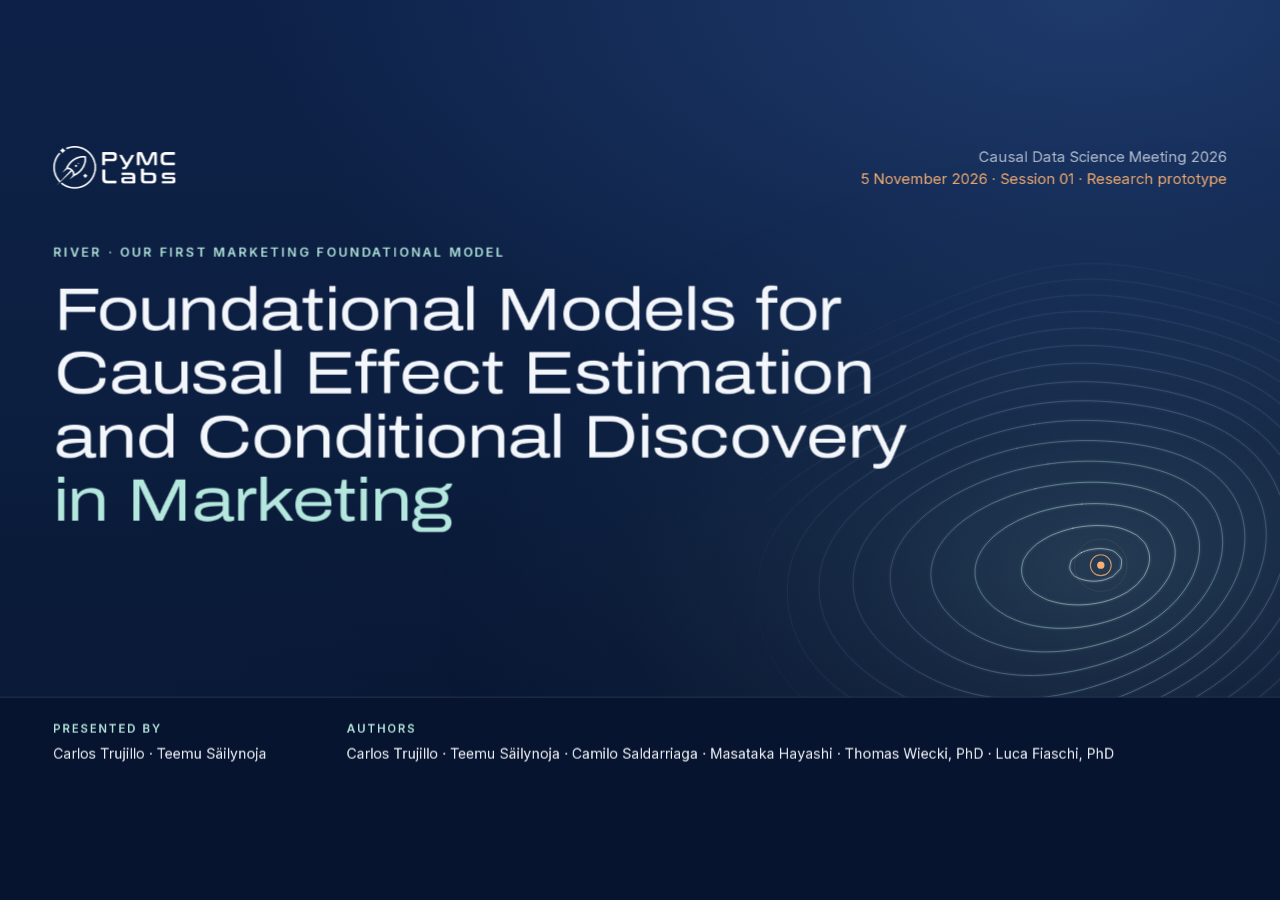
==== index.html @ 39066be9 "Interventional slide: remove the third state; Next goes straight on 'A contribution is an interventi" ====
<!doctype html>
<html lang="en">
<head>
<meta charset="utf-8">
<meta name="viewport" content="width=device-width, initial-scale=1">
<title>River · Causal Data Science Meeting 2026 · PyMC Labs</title>
<link rel="icon" type="image/png" href="assets/brand/favicon.png">
<link rel="stylesheet" href="vendor/katex/katex.min.css">
<link rel="stylesheet" href="css/fonts.css">
<link rel="stylesheet" href="css/deck.css">
<link rel="stylesheet" href="css/slides.css">
<link rel="stylesheet" href="css/scenes/test-flow.css">
<link rel="stylesheet" href="css/scenes/arch.css">
<link rel="stylesheet" href="css/scenes/causal.css">
<link rel="stylesheet" href="css/scenes/machine.css">
<link rel="stylesheet" href="css/scenes/results.css">
</head>
<body data-theme="dark">


<div class="bg bg-dark"></div>
<div class="bg bg-light"></div>
<canvas id="field" aria-hidden="true"></canvas>

<main class="stage stage-main">

<!-- =====================================================================
     OPENING
     ===================================================================== -->

<!-- 01 · Title -->
<section class="slide slide-title" data-title="Title" data-act="Opening" data-theme="dark" data-chrome="off"
  data-field='{"mode":"contour","focus":[0.86,0.66],"reach":540,"intensity":1}'>
  <header class="title-top">
    <img class="title-logo r" src="assets/brand/pymc-labs-full-white.png" alt="PyMC Labs">
    <div class="title-meta r">
      <div>Causal Data Science Meeting 2026</div>
      <div class="hot">5 November 2026 · Session 01 · Research prototype</div>
    </div>
  </header>
  <div class="title-block">
    <p class="eyebrow r">River · our first Marketing Foundational Model</p>
    <h1 class="title-h r">Foundational Models for<br>Causal Effect Estimation<br>and Conditional Discovery<br><span class="accent">in Marketing</span></h1>
  </div>
  <footer class="title-foot r">
    <div class="who">
      <span class="label">Presented by</span>
      <span>Carlos Trujillo · Teemu Säilynoja</span>
    </div>
    <div class="who">
      <span class="label">Authors</span>
      <span>Carlos Trujillo · Teemu Säilynoja · Camilo Saldarriaga · Masataka Hayashi · Thomas Wiecki, PhD · Luca Fiaschi, PhD</span>
    </div>
  </footer>
  <aside class="notes">
    <p>Welcome. This talk is about River, the first Marketing Foundational Model that PyMC Labs trained.</p>
    <p>The question for this audience: can one trained network learn which inputs cause sales, and how much each one contributed, without being told the true graph?</p>
    <p>The contour field is the white-paper cover: a posterior landscape. The orange point is the answer we look for.</p>
  </aside>
</section>

<!-- 02 · Team -->
<section class="slide slide-team" data-title="The team" data-act="Opening" data-theme="light"
  data-field='{"mode":"ribbon","y":0.5,"x0":-0.02,"x1":1.02,"intensity":0.9}'>
  <div class="frame">
    <p class="eyebrow r">The team</p>
    <h2 class="h2 r">Researching foundational models<br><span class="accent-2">for marketing science</span></h2>
  </div>
  <ul class="team">
    <li class="r" style="--wave:-26px"><img src="assets/team/carlos-trujillo.webp" alt=""><span class="name">Carlos<br>Trujillo</span><span class="tag">Speaker</span></li>
    <li class="r" style="--wave:-6px"><img src="assets/team/teemu-sailynoja.webp" alt=""><span class="name">Teemu<br>Säilynoja</span><span class="tag">Speaker</span></li>
    <li class="r" style="--wave:20px"><img src="assets/team/camilo-saldarriaga.webp" alt=""><span class="name">Camilo<br>Saldarriaga</span></li>
    <li class="r" style="--wave:24px"><img src="assets/team/masataka-hayashi.webp" alt=""><span class="name">Masataka<br>Hayashi</span></li>
    <li class="r" style="--wave:2px"><img src="assets/team/thomas-wiecki.webp" alt=""><span class="name">Thomas<br>Wiecki, PhD</span></li>
    <li class="r" style="--wave:-22px"><img src="assets/team/luca-fiaschi.webp" alt=""><span class="name">Luca<br>Fiaschi, PhD</span></li>
  </ul>
  <p class="team-foot r">PyMC Labs · pymc-labs.com/team</p>
  <aside class="notes">
    <p>Six authors at PyMC Labs. Carlos and Teemu present today.</p>
  </aside>
</section>

<!-- 03 · Agenda -->
<section class="slide slide-agenda" data-title="Agenda" data-act="Opening" data-theme="dark"
  data-field='{"mode":"fan","origin":[0,0.80],"length":1.0,"intensity":0.9}'>
  <div class="frame agenda">
    <div>
      <p class="eyebrow r">The talk</p>
      <h2 class="h1 r">Agenda</h2>
      <span class="bar r"></span>
    </div>
    <ol class="points">
      <li class="r"><span class="n">01</span><span class="t">Forecasting is not the goal<small>Why marketing measurement is an identification problem.</small></span></li>
      <li class="r"><span class="n">02</span><span class="t">Learning by simulation<small>A prior that knows the graph and every contribution.</small></span></li>
      <li class="r"><span class="n">03</span><span class="t">The architecture<small>One encoder and two flow heads that sample graphs, then effects.</small></span></li>
      <li class="r"><span class="n">04</span><span class="t">The results<small>Structure, contributions and checks on held-out simulated worlds.</small></span></li>
      <li class="r"><span class="n">05</span><span class="t">Boundaries and the next stage<small>The limitations, what River demonstrates, and the next research stage.</small></span></li>
    </ol>
  </div>
  <aside class="notes">
    <p>The agenda has five parts. The causal thread runs through all of them: the target is a contribution, an interventional quantity, under uncertainty about which inputs act.</p>
  </aside>
</section>

<!-- =====================================================================
     01 · THE PROBLEM
     ===================================================================== -->

<!-- 04 · Same sales, different stories -->
<section class="slide" data-title="Sales show what happened" data-act="01 · The problem" data-theme="light" data-steps="3"
  data-scene="decomp" data-field='{"mode":"none"}'>
  <div class="frame text-col">
    <p class="eyebrow r"><span class="num">01</span>The problem</p>
    <h2 class="h1 r">Sales show what happened.<br><span class="accent-2">Not what caused it.</span></h2>
    <p class="lede r" style="margin-top:48px">Different specifications can explain similar sales histories. They can give different contributions to the same channel.</p>
    <p class="lede fade" data-step="3" style="margin-top:28px"><strong>An accurate sales forecast does not necessarily tell you what each channel caused.</strong></p>
  </div>
  <div class="scene-root" style="left:900px;top:200px;width:900px;height:720px"></div>
  <aside class="notes">
    <p>Step 0: weekly sales. One line. This is all that the data show.</p>
    <p>Steps 1 to 3: three decompositions. The total stays the same in every one. Only the split changes.</p>
    <p>Key point: predicting sales does not determine contributions. The paper names two problems: structural uncertainty and repeated inference. This slide shows the first.</p>
  </aside>
</section>

<!-- 05 · The structural model -->
<section class="slide slide-eq" data-title="A marketing mix model is a structural model" data-act="01 · The problem" data-theme="light" data-steps="5"
  data-field='{"mode":"fan","origin":[0,0.48],"length":1.0,"intensity":0.9}'>
  <div class="frame">
    <p class="eyebrow r"><span class="num">01</span>The problem</p>
    <h2 class="h2 r">A marketing mix model is a structural model</h2>
    <span class="bar r"></span>
  </div>
  <div class="eq-stage">
    <div class="eq lg r" data-tex="\mu_t \;=\; \htmlClass{t-b}{B_t} \;+\; \htmlClass{t-c}{\sum_{k=1}^{K} C_{t,k}} \;+\; \htmlClass{t-u}{\sum_{m=1}^{M} U_{t,m}}" data-display></div>
    <div class="eq sm r" data-tex="Y_t = \mu_t + \htmlClass{t-e}{\varepsilon_t}, \qquad \varepsilon_t \sim \mathrm{Normal}(0, \sigma_Y^2)" data-display></div>
    <div class="eq-labels">
      <div class="eq-label" data-step-only="1"><b>Intrinsic baseline.</b> The part of sales that no input explains. It can change over time.</div>
      <div class="eq-label" data-step-only="2"><b>Channel contributions.</b> Media spend after carryover (adstock) and a response curve, saturating or linear.</div>
      <div class="eq-label" data-step-only="3"><b>Control contributions.</b> Price, holidays and other measured factors that are not media.</div>
    </div>
  </div>
  <!-- Steps 4-5: the equation as a graph, then three alternative graphs that the
       same data cannot tell apart. Arrow: assumed direct effect. Dashed line:
       observed dependency. Dashed circle: hidden variable. Peach: a path that
       River's prior does not contain. Fork centres: 293, 880, 1467 (stage px). -->
  <svg class="dags" viewBox="0 0 1760 256" width="1760" height="256" aria-hidden="true">
    <defs>
      <marker id="dag-head" viewBox="0 0 10 10" refX="8.5" refY="5" markerWidth="7" markerHeight="7" orient="auto-start-reverse"><path class="dag-head" d="M0,0 L10,5 L0,10 z"/></marker>
      <marker id="dag-head-hot" viewBox="0 0 10 10" refX="8.5" refY="5" markerWidth="7" markerHeight="7" orient="auto-start-reverse"><path class="dag-head hot" d="M0,0 L10,5 L0,10 z"/></marker>
      <g id="dag-base">
        <path class="dag-edge" d="M-108 113 L-18 183"/>
        <path class="dag-edge" d="M0 119 L0 174"/>
        <path class="dag-edge" d="M108 113 L18 183"/>
        <circle class="dag-node n-tv" cx="-120" cy="104" r="15"/>
        <circle class="dag-node n-se" cx="0" cy="104" r="15"/>
        <circle class="dag-node n-pr" cx="120" cy="104" r="15"/>
        <circle class="dag-node n-sales" cx="0" cy="196" r="18"/>
        <text class="dag-name" x="-143" y="109" text-anchor="end">TV</text>
        <text class="dag-name" x="0" y="78" text-anchor="middle">Search</text>
        <text class="dag-name" x="143" y="109">Promo</text>
        <text class="dag-name" x="28" y="202">Sales</text>
      </g>
    </defs>
    <g class="dag-fork dag-start" data-step-only="4">
      <g transform="translate(880 0)">
        <text class="dag-title" x="0" y="14" text-anchor="middle">The equation as a graph</text>
        <use href="#dag-base"/>
        <text class="dag-tag" x="0" y="246" text-anchor="middle">Each arrow assumes that an input acts on sales directly</text>
      </g>
    </g>
    <g class="dag-fork" data-step="5" style="--from:587px">
      <g transform="translate(293 0)">
        <text class="dag-title" x="0" y="14" text-anchor="middle">1 · Channels run together</text>
        <use href="#dag-base"/>
        <g class="dag-extra" data-step="5" style="--d:700ms">
          <path class="dag-dep" d="M-104 104 L-16 104"/>
          <text class="dag-note" x="-60" y="94" text-anchor="middle">ρ</text>
        </g>
        <text class="dag-tag in" x="0" y="246" text-anchor="middle">● Correlated inputs · inside River’s prior</text>
      </g>
    </g>
    <g class="dag-fork" data-step="5" style="--from:0px">
      <g transform="translate(880 0)">
        <text class="dag-title" x="0" y="14" text-anchor="middle">2 · Spend follows demand</text>
        <use href="#dag-base"/>
        <g class="dag-extra" data-step="5" style="--d:700ms">
          <circle class="dag-hidden" cx="-120" cy="46" r="15"/>
          <text class="dag-name" x="-143" y="51" text-anchor="end">Hidden demand</text>
          <path class="dag-edge hot" d="M-105 46 C-65 42 -35 60 -12 90"/>
          <path class="dag-edge hot" d="M-133 54 C-260 100 -150 196 -24 196"/>
        </g>
        <text class="dag-tag out" x="0" y="246" text-anchor="middle">× Hidden demand · outside River’s prior</text>
      </g>
    </g>
    <g class="dag-fork" data-step="5" style="--from:-587px">
      <g transform="translate(1467 0)">
        <text class="dag-title" x="0" y="14" text-anchor="middle">3 · Promotions move with campaigns</text>
        <use href="#dag-base"/>
        <g class="dag-extra" data-step="5" style="--d:700ms">
          <path class="dag-edge hot" d="M103 104 L17 104"/>
        </g>
        <text class="dag-tag out" x="0" y="246" text-anchor="middle">× A path between inputs · outside River’s prior</text>
      </g>
    </g>
  </svg>
  <aside class="notes">
    <p>Source: Eq. (1) in Section 2.2 of the paper. Graphs are illustrative. Arrow: assumed direct effect. Dashed line: observed dependency. Dashed circle: hidden variable.</p>
    <p>The model writes sales as a sum. Baseline, each channel, each control, plus noise.</p>
    <p>Each term is a latent quantity. We never observe it. We observe only the sum.</p>
    <p>Step 4: the same equation is a causal graph. Every arrow is an assumption: this input acts on sales directly.</p>
    <p>Step 5: three graphs that fit the same weekly data. Dashed lines are what the data show. Arrows are what we assume.</p>
    <p>One: TV and search move together. The data show the correlation, not which arrow carries the effect. River's prior contains this case.</p>
    <p>Two: hidden demand drives both search spending and sales. Part of the "Search effect" is demand. River's prior does not contain hidden demand yet.</p>
    <p>Three: search spending follows the promotion calendar. That is a path between two inputs. River's prior has no paths between inputs. Part 5 comes back to both.</p>
  </aside>
</section>

<!-- 06 · One specification -->
<section class="slide slide-choices" data-title="Each analysis commits to one specification" data-act="01 · The problem" data-theme="light" data-steps="3"
  data-field='{"mode":"none"}'>
  <div class="frame">
    <p class="eyebrow r"><span class="num">01</span>The problem · One specification hides model uncertainty</p>
    <h2 class="h2 r">Each analysis commits to one specification</h2>
  </div>
  <div class="choices r">
    <div class="choice-row"><span class="choice-k">Carryover</span>
      <span class="chip" data-pick="a">2 weeks</span><span class="chip">6 weeks</span><span class="chip" data-pick="b">10 weeks</span></div>
    <div class="choice-row"><span class="choice-k">Diminishing returns</span>
      <span class="chip">Hill</span><span class="chip" data-pick="b">Logistic</span><span class="chip" data-pick="a">Michaelis–Menten</span></div>
    <div class="choice-row"><span class="choice-k">Causal structure</span>
      <span class="chip" data-pick="a">Correlated inputs</span><span class="chip" data-pick="b">Hidden demand</span><span class="chip">Promo → Search</span></div>
    <div class="choice-row"><span class="choice-k">Constraints</span>
      <span class="chip">Positive effects</span><span class="chip" data-pick="a">ROAS range</span><span class="chip" data-pick="b">Last year’s priors</span></div>
  </div>
  <div class="splits">
    <div class="split-row" data-step="0"><span class="who">Analyst 1 · illustrative</span>
      <div class="splitbar"><span style="--w:45%" class="s-tv">TV 45%</span><span style="--w:30%" class="s-se">Search 30%</span><span style="--w:25%" class="s-so">Social 25%</span></div></div>
    <div class="split-row" data-step="1"><span class="who">Analyst 2</span>
      <div class="splitbar"><span style="--w:20%" class="s-tv">TV 20%</span><span style="--w:50%" class="s-se">Search 50%</span><span style="--w:30%" class="s-so">Social 30%</span></div></div>
    <p class="small" data-step="1" style="--d:300ms">Both fit last year’s sales equally well. Illustrative numbers from the white paper; the structure choices follow slide 5.</p>
  </div>
  <div class="bma">
    <div class="bma-eq" data-step="2">
      <div class="eq" data-tex="p(C \mid \mathcal{D}, \hat m)" data-display></div>
      <p class="small">One selected specification. Its intervals ignore every other model.</p>
    </div>
    <div class="bma-eq" data-step="3">
      <div class="eq" data-tex="p(C \mid \mathcal{D}) = \sum_{m \in \mathcal{M}} p(C \mid \mathcal{D}, m)\, p(m \mid \mathcal{D})" data-display></div>
      <p class="small">Bayesian model averaging: uncertainty within each model <em>and</em> about the model. Each term needs its own fit.</p>
    </div>
  </div>
  <aside class="notes">
    <p>Every analysis makes four kinds of choices. One of them is the causal structure: the three graphs from the previous slide.</p>
    <p>Initial view and step 1: two analysts, two sets of choices, two different channel splits. Both fit the data equally well.</p>
    <p>Step 2: selecting one model conditions on that choice. The intervals then ignore the other models.</p>
    <p>Step 3: the principled answer is model averaging. But each specification needs its own fit. Observed data do not give the true contributions, and experiments cover only some effects.</p>
  </aside>
</section>

<!-- 07 · Front-load inference -->
<section class="slide slide-inter" data-title="What if the hard work was already done?" data-act="01 · The problem" data-theme="dark" data-steps="1"
  data-field='{"mode":"ribbon","y":0.32,"x0":0.62,"x1":1.04,"intensity":0.8}'>
  <div class="frame mid">
    <p class="eyebrow r">A different order of work</p>
    <h2 class="display-2 r">What if the hard work<br><span class="accent">was already done?</span></h2>
    <p class="lede r" style="margin-top:44px">Write many specifications down first. Learn inference once, on worlds where the truth is known. Then read each new dataset with no new fit.</p>
    <div class="process" data-step="1">
      <div class="proc-row">
        <span class="proc-k">Today</span>
        <ol class="proc"><li><i>1</i><b>Data</b></li><li><i>2</i><b>Specialist</b><small>chooses the structure</small></li><li><i>3</i><b>Build</b><small>adstock, curves, priors</small></li><li><i>4</i><b>Fit</b><small>MCMC sampling</small></li><li><i>5</i><b>Check</b><small>plausible? refit</small></li><li class="end"><i>6</i><b>Decision</b><small>after weeks</small></li></ol>
        <span class="proc-loop"><svg class="loop-ico" viewBox="0 0 24 24" aria-hidden="true"><path d="M19.5 12a7.5 7.5 0 1 1-2.2-5.3M19.5 4.5v4.6h-4.6" fill="none" stroke="currentColor" stroke-width="1.8" stroke-linecap="round" stroke-linejoin="round"/></svg>every change is a new build, fit and check</span>
      </div>
      <div class="proc-row">
        <span class="proc-k">With River</span>
        <ol class="proc short"><li><i>1</i><b>Data</b></li><li class="mfm"><i>2</i><b>River</b><small>fixed weights, no new fit</small></li><li><i>3</i><b>Draws</b><small>graphs and contributions</small></li><li class="end"><i>4</i><b>Decision</b><small>goal: a shorter loop</small></li></ol>
      </div>
    </div>
  </div>
  <aside class="notes">
    <p>The usual order: assume one thing, fit, check, change, fit again. It is sequential.</p>
    <p>We reverse it. We assume many things at the start, in a prior. We learn inference once. Then each new dataset needs only sampling with fixed weights, not a new fit.</p>
    <p>A shorter loop is a goal. Backup B2 and Section 4.5 of the paper give the measured cost and its caveats.</p>
  </aside>
</section>

<!-- 08 · The Goal -->
<section class="slide slide-inter" data-title="The Goal" data-act="01 · The problem" data-theme="dark"
  data-field='{"mode":"fan","origin":[1,0.66],"length":0.28,"dir":-1,"intensity":0.9}'>
  <div class="frame mid">
    <p class="eyebrow r">The Goal</p>
    <h2 class="display-2 r">Not a number.<br><span class="accent">A distribution over graphs and contributions.</span></h2>
    <ol class="points compact r" style="margin-top:56px;max-width:1240px">
      <li><span class="n">1</span><span class="t">A set of graphs of direct effects that can explain the data.</span></li>
      <li><span class="n">2</span><span class="t">For each graph, a distribution of contributions over time.</span></li>
    </ol>
  </div>
  <aside class="notes">
    <p>The outcome is not one number: it is a distribution over graphs and contributions.</p>
    <p>River returns graphs and, for each graph, contributions. Now we look at the simulated worlds used to learn this distribution.</p>
  </aside>
</section>

<!-- =====================================================================
     02 · SIMULATED CAUSAL WORLDS
     ===================================================================== -->

<!-- 09 · Worlds -->
<section class="slide" data-title="Use the prior to generate worlds with a known truth" data-act="02 · Causal worlds" data-theme="light" data-steps="2"
  data-scene="worlds" data-field='{"mode":"none"}'>
  <div class="frame text-col narrow">
    <p class="eyebrow r"><span class="num">02</span>Simulated causal worlds</p>
    <h2 class="h2 r">Use the prior to generate worlds with a <span class="accent-2">known truth</span></h2>
    <p class="body r" style="margin-top:30px">Each world has its own inputs, causal links, response curves and sales. The simulator stores the graph and every contribution.</p>
    <div class="chips r">
      <span class="chip fill">200,000 worlds</span><span class="chip fill">208 weeks</span>
      <span class="chip">1–10 channels</span><span class="chip">1–10 controls</span><span class="chip">50 prior combinations</span>
    </div>
    <div class="facts" data-step="2">
      <p>In the middle 90% of worlds, channels give from <b>5.1%</b> to <b>70.9%</b> of sales.</p>
      <p>Inputs move together. In the median world, the strongest correlation between two inputs is <b>0.94</b>.</p>
      <p class="accent-2">Similar data can come from different causal worlds. River learns a distribution of explanations, not one answer.</p>
    </div>
  </div>
  <div class="scene-root" style="left:860px;top:170px;width:940px;height:800px"></div>
  <aside class="notes">
    <p>Source: Sections 2.1 and 2.3, Table 1 and Appendix A.2 of the paper. 196,000 training and 4,000 holdout worlds; 50 equally weighted combinations. Correlation: median of 1,000 sampled training worlds.</p>
    <p>We write the plausible specifications into one prior. We use the prior to generate worlds with a known truth.</p>
    <p>Step 1: one world. It has a graph of direct effects and a decomposition. Both are known, because we generated them.</p>
    <p>Step 2: the worlds are wide and hard on purpose. Media can give a small or a large part of sales. Inputs move together, a known problem in marketing mix models. So similar data can come from different worlds, and River must return a distribution of explanations.</p>
  </aside>
</section>

<!-- 10 · Interventional target: the definition, then do(TV = 0). Two states; Next then goes to slide 11. -->
<section class="slide" data-title="A contribution is an interventional quantity" data-act="02 · Causal worlds" data-theme="light" data-steps="1"
  data-scene="intervention" data-field='{"mode":"none"}'>
  <div class="frame text-col narrow">
    <p class="eyebrow r"><span class="num">02</span>The causal target</p>
    <h2 class="h2 r">A contribution is an <span class="accent-2">interventional quantity</span></h2>
    <p class="body r" style="margin-top:36px">In River’s graph, the contribution of a channel is the change in noise-free sales when its full spend path is set to zero and every other draw stays fixed.</p>
    <div class="eq sm r" style="margin-top:34px" data-tex="C_{t,k} \;=\; \mu_t \;-\; \mu_t\big(\mathrm{do}(X_{k} \equiv 0)\big)" data-display></div>
  </div>
  <div class="scene-root" style="left:860px;top:170px;width:940px;height:800px"></div>
  <aside class="notes">
    <p>Source: Section 2.2, Appendix A.1.1 and Eq. (3) of the paper.</p>
    <p>For a causal audience, this is the important definition. A contribution is not a regression coefficient. It is the effect of an intervention on the whole spend path.</p>
    <p>Step 1: we set TV spend to zero for all weeks. Noise-free sales drop. The gap is the TV contribution.</p>
    <p>If asked about the graph family: it is restricted to direct effects. There is no confounding by hidden demand and there are no paths between inputs. River learns which permitted edges are present. The limitations slide comes back to this.</p>
  </aside>
</section>

<!-- 11 · Learn the posterior from the prior. Two rows: a plain message at the left,
     its equation small at the right. -->
<section class="slide slide-pfn" data-title="Learn the posterior from the prior" data-act="02 · Causal worlds" data-theme="light" data-steps="1"
  data-field='{"mode":"none"}'>
  <div class="frame">
    <p class="eyebrow r"><span class="num">02</span>Amortized inference · prior-fitted networks</p>
    <h2 class="h2 r">Learn the posterior from the prior</h2>
    <span class="bar r"></span>
  </div>
  <div class="pfn-grid">
    <p class="pfn-msg r">Simulate worlds with a known truth. Train one network to recover that truth from the data an analyst sees.</p>
    <div class="pfn-eq r">
      <span class="eq-tag">ideal loss</span>
      <div class="eq" data-tex="\mathcal{L}(\varphi) = \mathbb{E}_{(\mathcal{D}, C) \sim p(\mathcal{D}, C)}\big[-\log q_\varphi(C \mid \mathcal{D})\big]" data-display></div>
    </div>
    <div class="pfn-claim" data-step="1">
      <p class="pfn-main">If the network is flexible enough, the best answer is <span class="accent-2 nowrap">the model-averaged posterior</span>.</p>
      <p class="pfn-claim-note">River’s flow-matching loss aims at the same target, without a guarantee of exact draws.</p>
    </div>
    <div class="pfn-eq pfn-eq-main" data-step="1" style="--d:200ms">
      <span class="eq-tag">optimum</span>
      <div class="eq" data-tex="q_\varphi(C \mid \mathcal{D}) = \sum_{m \in \mathcal{M}} p(C \mid \mathcal{D}, m)\, p(m \mid \mathcal{D})" data-display></div>
    </div>
  </div>
  <aside class="notes">
    <p>Source: Eqs. (19), (21) and (22) in Appendix B.1, and Appendix B.9 of the paper; prior-fitted networks (Müller et al., 2022).</p>
    <p>Step 0: the idea. Draw worlds from the prior and store the graph and the contributions. Train one network on what an analyst would see, with the stored truth as targets. In symbols, the ideal loss is the negative log density of the truth. River does not use this exact loss; step 1 explains.</p>
    <p>Step 1: the main message. The ideal loss equals an expected KL divergence to the true posterior, plus a constant. So, if the network can represent it, the optimum is the posterior of the mixture prior: Bayesian model averaging over every specification in the prior, learned once. River minimizes the squared error of a flow velocity, plus an auxiliary edge loss. That loss is not a KL divergence, but the paper treats the same posterior as its intended target.</p>
    <p>The limits: the ideal needs data from the prior, a flexible enough network, exact minimization and exact integration. River trains on a fixed set of 196,000 worlds, each at six context lengths, for about 3.4 passes over these views, and samples with 16 Euler steps. So the posterior is the intended target, not a guarantee. A new dataset is read with fixed weights; outside the prior, there is no such result.</p>
  </aside>
</section>

<!-- =====================================================================
     03 · INSIDE RIVER
     ===================================================================== -->

<!-- 12 · Architecture assembly -->
<section class="slide slide-arch" data-title="Assembling River" data-act="03 · Inside River" data-theme="dark" data-steps="8"
  data-scene="arch" data-field='{"mode":"none"}'>
  <div class="arch-head">
    <p class="eyebrow r"><span class="num">03</span>Inside River</p>
    <div class="arch-captions r">
      <div class="arch-cap" data-step-only="0"><h3 class="h3">One dataset in</h3><p>Spend and controls for every week. Sales only for the context weeks. Query sales are zero-filled and flagged. The true graph and contributions never enter the encoder.</p></div>
      <div class="arch-cap" data-step-only="1"><h3 class="h3">A shared transformer encoder</h3><p>Attention runs across weeks and across inputs. Time attention is causal: a cell cannot attend to later weeks directly. Four blocks, width 128, eight heads.</p></div>
      <div class="arch-cap" data-step-only="2"><h3 class="h3">The joint router</h3><p>A flow head that generates a graph and a decomposition together. Its target appends the graph, coded −1 / +1, to the contributions: 346 coordinates per week.</p></div>
      <div class="arch-cap" data-step-only="3"><h3 class="h3">A sampled graph G</h3><p>An edge is present when its mean signed state over the query weeks is above zero. River keeps the graph and discards the router’s decomposition.</p></div>
      <div class="arch-cap" data-step-only="4"><h3 class="h3">The graph conditioner</h3><p>One round of messages along the sampled edges between inputs, latent demand, baseline and sales. 321 graph slots in 8 families; River’s prior uses only the 20 direct ones.</p></div>
      <div class="arch-cap" data-step-only="5"><h3 class="h3">The conditional decoder</h3><p>A second flow head generates contributions for that graph. A support mask removes forbidden coordinates: an absent edge gives exactly zero.</p></div>
      <div class="arch-cap" data-step-only="6"><h3 class="h3">One decomposition draw</h3><p>Baseline, each channel and each control, for every week of the requested window. 25 coordinates per week, including four latent and indirect slots that River’s prior sets to zero.</p></div>
      <div class="arch-cap" data-step-only="7"><h3 class="h3">Training</h3><p>The simulator’s graph and contributions are the targets. The decoder learns with the true graph. An auxiliary edge classifier adds a training loss; checkpoint selection only checks that its held-out score is valid. It never selects graphs.</p></div>
      <div class="arch-cap" data-step-only="8"><h3 class="h3">Inference: weights fixed</h3><p>In the evaluation, each of 256 draws samples a graph with the router, then decodes contributions for that graph. Each flow head takes 16 Euler steps per draw.</p></div>
    </div>
  </div>
  <div class="scene-root" style="left:120px;top:330px;width:1680px;height:660px"></div>
  <aside class="notes">
    <p>We assemble the network piece by piece. The camera moves to each part in turn.</p>
    <p>0: the input is 208 weeks by 21 rows: up to 10 channels, 10 controls and sales, with 31 features per cell. Context and query windows.</p>
    <p>1: the encoder. Time attention is lower-triangular. Entity attention is bidirectional over all cells of a week, inputs and sales.</p>
    <p>2 and 3: the router generates contributions and a graph together. We keep only the graph.</p>
    <p>4 and 5: the conditioner adjusts the representations for that graph. The decoder draws contributions for it. Absent edges give exact zeros.</p>
    <p>6: one draw of the decomposition: baseline, channels and controls for every week of the window.</p>
    <p>7: training uses the true graph for the decoder, and the simulated contributions as targets. Loss: joint and conditional velocity losses for query and context windows, plus an edge classification loss. The evaluated checkpoint is the last one of a fixed 62,500-update budget.</p>
    <p>8: inference repeats graph, then contributions. The evaluation used 256 draws; the structure study used 2,048 router draws.</p>
  </aside>
</section>

<!-- 13 · Graph sampling -->
<section class="slide" data-title="At inference, River samples the causal graph" data-act="03 · Inside River" data-theme="dark" data-steps="4"
  data-scene="graphs" data-field='{"mode":"none"}'>
  <div class="frame text-col narrow">
    <p class="eyebrow r"><span class="num">03</span>Inside River · The causal core</p>
    <h2 class="h2 r">At inference, River samples <span class="accent">the causal graph</span></h2>
    <div class="flow-text">
      <div data-step-only="0"><p class="body">The prior permits one edge from each input to sales. The true graph is not given. River infers which edges are present.</p></div>
      <div data-step-only="1"><p class="body">Each draw starts with a graph from the router.</p><div class="eq sm" data-tex="G^{(s)} \sim q^{\text{router}}_\varphi(G \mid \mathcal{D}), \quad s = 1, \dots, 256" data-display></div></div>
      <div data-step-only="2"><p class="body">Over many draws, the graphs give a probability for each edge. In the evaluation, the calibration error of the channel-edge probabilities is 0.04 to 0.07.</p></div>
      <div data-step-only="3"><p class="body">For each graph, the decoder draws contributions. An input without an edge contributes exactly zero, so each contribution posterior mixes a point mass at zero with a continuous part.</p></div>
      <div data-step-only="4"><p class="body">Together, they form the learned posterior: variation between graphs and within each graph.</p>
        <div class="eq sm" data-tex="q_\varphi(C \mid \mathcal{D}) = \sum_{G} \htmlClass{tex-hot}{q^{\text{router}}_\varphi(G \mid \mathcal{D})}\; \htmlClass{tex-accent}{q^{\text{cond}}_\varphi(C \mid \mathcal{D}, G)}" data-display></div></div>
    </div>
  </div>
  <div class="scene-root" style="left:780px;top:170px;width:1020px;height:800px"></div>
  <aside class="notes">
    <p>Source: Sections 3, 4.3 and B.6.1, Eq. (32) of the paper.</p>
    <p>This is the causal core of River. It is conditional discovery: structure inferred from the data, conditional on the prior's graph family.</p>
    <p>Step 1: 256 graph draws, the setting of the contribution evaluation; the structure study used 2,048 router draws per view. Step 2: their frequencies are edge probabilities.</p>
    <p>Step 3: absent edges give exact zeros. A channel's contribution posterior is a spike at zero plus a slab. Graph uncertainty enters the contribution draws.</p>
    <p>Step 4: Eq. (32) is the network's counterpart of the model-averaged posterior in Eq. (19). Graphs take the place of specifications. Response functions, carryover choices and input settings enter through the training mixture of 50 combinations.</p>
  </aside>
</section>

<!-- =====================================================================
     04 · EVIDENCE
     ===================================================================== -->

<!-- 14 · How we test: the evaluation flow, one section per step.
     Four columns on one row grid: the world, the conditions, the analysts, the scores. Each step adds
     the next column and a one-line caption; earlier columns fade back, and the last step shows all.
     Grey lines carry observed data and estimates; peach lines carry what only the simulator knows. -->
<section class="slide slide-test-flow" data-title="One world, five analysts" data-act="04 · Evidence" data-theme="light" data-steps="3" data-field='{"mode":"none"}'>
  <div class="frame">
    <p class="eyebrow r"><span class="num">04</span>Evidence · How we test</p>
    <h2 class="h2 r">One world. <span class="accent-2">Five analysts.</span></h2>
  </div>
  <div class="tf-caps r">
    <p class="tf-cap" data-step-only="0"><b>A simulated world.</b> The simulator knows the true graph and every contribution. An analyst sees only the inputs and the sales of the context weeks.</p>
    <p class="tf-cap" data-step-only="1"><b>Five conditions, 100 cases each.</b> Three conditions select the worlds. Two conditions hide the largest-effect channel or control, outside River’s training prior.</p>
    <p class="tf-cap" data-step-only="2"><b>Five analysts get the same table.</b> No analyst sees the true contributions. Only the oracle also gets the true graph and the mechanisms. It runs on the full-input cases only.</p>
    <p class="tf-cap" data-step-only="3"><b>Scores against the held-out truth.</b> CRPS compares each predicted distribution with the true value. Lower is better. 500 cases at three horizons give 1,500 scored views.</p>
  </div>
  <svg class="eval-flow r" viewBox="0 0 1760 520" role="img" aria-labelledby="eval-flow-title eval-flow-desc">
    <title id="eval-flow-title">Evaluation data flow</title>
    <desc id="eval-flow-desc">A simulated world gives observed data to five test conditions and then to five analysts. Only the oracle also gets the true graph, and only for full inputs. The held-out truth goes only to scoring.</desc>
    <defs>
      <marker id="ef-head" viewBox="0 0 10 10" refX="9" refY="5" markerWidth="6" markerHeight="6" orient="auto-start-reverse"><path class="ef-head" d="M0 0 L10 5 L0 10Z"/></marker>
      <marker id="ef-head-hot" viewBox="0 0 10 10" refX="9" refY="5" markerWidth="6" markerHeight="6" orient="auto-start-reverse"><path class="ef-head hot" d="M0 0 L10 5 L0 10Z"/></marker>
    </defs>

    <!-- 0 · The world: what the simulator knows, what an analyst sees, what is held out.
         The true graph is its own section: it stays bright on step 2, where it reaches the oracle. -->
    <text class="ef-col ef-sec" data-sec="0" x="0" y="14">One simulated world</text>
    <g class="ef-sec" data-sec="0g">
      <circle class="ef-dot hot" cx="6" cy="70" r="5"/>
      <text class="ef-name" x="22" y="78">True graph</text>
      <text class="ef-sub" x="22" y="104">and mechanisms</text>
    </g>
    <g class="ef-sec" data-sec="0">
      <circle class="ef-dot aqua" cx="6" cy="226" r="5"/>
      <text class="ef-name" x="22" y="234">Observed data</text>
      <text class="ef-sub" x="22" y="260">Inputs · all weeks</text>
      <text class="ef-sub" x="22" y="284">Sales · context weeks</text>
      <circle class="ef-dot hot" cx="6" cy="382" r="5"/>
      <text class="ef-name" x="22" y="390">Held-out truth</text>
      <text class="ef-sub" x="22" y="416">True decomposition</text>
      <text class="ef-sub" x="22" y="440">Query sales</text>
    </g>

    <!-- 1 · The conditions: the observed data pass through them -->
    <g class="ef-sec" data-sec="1"><g data-step="1">
      <text class="ef-col" x="470" y="14">Five conditions · 100 each</text>
      <path class="ef-line ef-arrow" d="M300 226 H458"/>
      <circle class="ef-dot aqua" cx="476" cy="146" r="4"/><text class="ef-item" x="492" y="154">Full inputs</text>
      <circle class="ef-dot aqua" cx="476" cy="186" r="4"/><text class="ef-item" x="492" y="194">In-sample saturation</text>
      <circle class="ef-dot aqua" cx="476" cy="226" r="4"/><text class="ef-item" x="492" y="234">Smooth baseline</text>
      <circle class="ef-dot hot" cx="476" cy="266" r="4"/><text class="ef-item" x="492" y="274">Omitted channel</text>
      <circle class="ef-dot hot" cx="476" cy="306" r="4"/><text class="ef-item" x="492" y="314">Omitted control</text>
      <text class="ef-tag" x="492" y="346">last two · out of prior</text>
    </g></g>

    <!-- 2 · The analysts. Four get every condition from one line; the oracle gets the true graph
         (dashed) and the full-input condition only (curve). -->
    <g class="ef-sec" data-sec="2"><g data-step="2">
      <text class="ef-col" x="930" y="14">Five analysts</text>
      <path class="ef-line" d="M712 226 H860 M860 148 V382"/>
      <path class="ef-line ef-arrow" d="M860 148 H918"/>
      <path class="ef-line ef-arrow" d="M860 226 H918"/>
      <path class="ef-line ef-arrow" d="M860 304 H918"/>
      <path class="ef-line ef-arrow" d="M860 382 H918"/>
      <path class="ef-line ef-arrow" d="M612 146 C 740 146 790 100 918 100"/>
      <path class="ef-hot ef-dash ef-arrow-hot" d="M300 70 H918"/>
      <circle class="ef-dot hot" cx="936" cy="70" r="5"/>
      <text class="ef-name" x="952" y="78">Oracle</text>
      <text class="ef-sub" x="952" y="104">true graph · full inputs only</text>
      <circle class="ef-dot aqua" cx="936" cy="148" r="5"/>
      <text class="ef-name river" x="952" y="156">River</text>
      <text class="ef-sub" x="952" y="182">graph not supplied</text>
      <circle class="ef-dot" cx="936" cy="226" r="5"/>
      <text class="ef-name" x="952" y="234">PyMC-Marketing</text>
      <text class="ef-sub" x="952" y="260">default priors</text>
      <circle class="ef-dot" cx="936" cy="304" r="5"/>
      <text class="ef-name" x="952" y="312">PathMC</text>
      <text class="ef-sub" x="952" y="338">Bayesian regression</text>
      <circle class="ef-dot" cx="936" cy="382" r="5"/>
      <text class="ef-name" x="952" y="390">OLS</text>
      <text class="ef-sub" x="952" y="416">linear regression</text>
    </g></g>

    <!-- 3 · Every analyst's estimates meet the held-out truth at the scores -->
    <g class="ef-sec" data-sec="3"><g data-step="3">
      <text class="ef-col" x="1430" y="14">Scoring</text>
      <path class="ef-line" d="M1180 70 H1260 M1180 148 H1260 M1180 226 H1260 M1180 304 H1260 M1180 382 H1260 M1260 70 V382"/>
      <path class="ef-line ef-arrow" d="M1260 226 H1418"/>
      <path class="ef-hot ef-arrow-hot" d="M300 382 H400 V470 H1436 V244"/>
      <text class="ef-mono hot" x="700" y="498">held-out truth · used only for scoring</text>
      <circle class="ef-dot ink" cx="1436" cy="226" r="6"/>
      <text class="ef-name" x="1456" y="234">Scores</text>
      <text class="ef-sub" x="1456" y="262">Contributions · sales predictions</text>
      <text class="ef-mono" x="1456" y="290">CRPS · lower is better</text>
    </g></g>
  </svg>
  <aside class="notes">
    <p>Source: Section 4.1 of the paper. 300 distinct held-out worlds; the full-input and both omission conditions share 100 base worlds.</p>
    <p>Step 0, the world. It holds the observations, the held-out truth, and the true graph and mechanisms. Analysts get the input histories and the context sales. They do not get the true decomposition or the query sales.</p>
    <p>Step 1, the conditions: 100 cases each. The first three select the worlds. The last two hide the largest-effect channel or control, so they are out of prior. They are not five transformations of every world: the 500 cases come from 300 distinct worlds.</p>
    <p>Step 2, the analysts. Every method gets the same table. The oracle is a fitted reference with privileged information: the generating graph, the mechanism families and prior information. No analyst has it, and it is not a guaranteed best case. It runs on the 100 full-input cases only. PyMC-Marketing runs in all five conditions. A separate PyMC-Marketing study also uses the 100 full-input worlds.</p>
    <p>Step 3, the scores. We compare each method's contributions and sales predictions with the held-out truth. CRPS scores a whole predicted distribution against the true value. Three horizons: 99 context weeks with 109 query weeks, 185 with 23, and 207 with 1. That gives 1,500 scored views. The structure study on the next slide scores graph recovery.</p>
  </aside>
</section>

<!-- 15 · Structure recovery: one dot plot, no steps -->
<section class="slide" data-title="Structure is partly recovered" data-act="04 · Evidence" data-theme="light"
  data-scene="structure" data-field='{"mode":"none"}'>
  <div class="frame">
    <p class="eyebrow r"><span class="num">04</span>Evidence · Structure</p>
    <h2 class="h2 r">River finds most direct effects <span class="accent-2">without the true graph</span></h2>
  </div>
  <div class="scene-root" style="left:80px;top:450px;width:1760px;height:440px"></div>
  <aside class="notes">
    <p>Source: Section 4.3, Figure 3 and Appendix C.10 of the paper. Structure study of run pr29-final-full-e35866e: router, 100 full-input worlds, 2,048 graph draws per view.</p>
    <p>Say: River does not get the true graph. We score its sampled graphs on the 100 full-input worlds. Edge by edge, it is right about nine times in ten. The whole set is right less often: the exact channels in about half of the worlds, channels and controls together in fewer than one in five. This is partial structure recovery, under the specified prior.</p>
    <p>Edge by edge: precision and recall are 0.89 and 0.90 with 99 context weeks, 0.89 and 0.91 with 185, and 0.92 and 0.87 with 207. An edge counts when its marginal probability is at least 0.5. In one draw, an edge is present when its mean signed state over the query weeks is above zero. Its probability is the share of 2,048 draws that contain it. There is no recalibration and no threshold tuning.</p>
    <p>Whole set: the exact channel set in 45%, 51% and 49% of worlds; channels and controls together in 17%, 19% and 19%.</p>
    <p>If asked about the draws: the true complete graph is among the 2,048 draws in 82, 84 and 86 of 100 worlds at 99, 185 and 207 context weeks. Full-graph calibration is not established.</p>
    <p>If asked about calibration: the edge-pooled calibration error (ECE) for channel edges is 0.040, 0.039 and 0.067. These are measurements, not proof of calibration. At 99 and 207 context weeks, the lowest bin is too low: edges with a probability of about 0.03 are present in about 11% of cases; at 185 weeks, in about 7%. At 207 context weeks, edges rated 0.3 to 0.8 are present more often than their rating.</p>
  </aside>
</section>

<!-- 16 · Contribution accuracy: one dot plot, no steps -->
<section class="slide" data-title="Contributions: lower error in every condition" data-act="04 · Evidence" data-theme="light"
  data-scene="crps" data-field='{"mode":"none"}'>
  <div class="frame">
    <p class="eyebrow r"><span class="num">04</span>Evidence · Contributions</p>
    <h2 class="h2 r">Lower contribution error <span class="accent-2">in every condition</span></h2>
  </div>
  <div class="scene-root" style="left:80px;top:360px;width:1760px;height:590px"></div>
  <aside class="notes">
    <p>Source: Section 4.2 and Tables 12 and 20 of the paper. CRPS of window-mean contributions on the context sales scale. Lower is better.</p>
    <p>Say: CRPS scores a whole distribution against the true value. Each row is one condition at one context length. River has the lowest mean error of the four methods in all 15 rows. This is also true when we hide the largest-effect channel or control.</p>
    <p>Full inputs, 99 context weeks: 0.0295 for River, 0.0370 for PathMC, 0.2136 for OLS and 0.0659 for PyMC-Marketing.</p>
    <p>A lower mean is not a win in every world. River beats both regressions on the same world in a majority of worlds in 11 of 15 rows. Against PathMC, only the omitted-channel row at 99 context weeks has a paired interval that includes zero.</p>
    <p>PyMC-Marketing is the native MMM of Table 12: version 1.2, a time-varying intercept, eight-lag geometric adstock, logistic saturation and library-default priors.</p>
    <p>If asked, the separate PyMC-Marketing study (Table 20, the 100 full-input worlds): the MMM/River ratio of mean channel CRPS is 2.11 at 99 context weeks, 2.44 at 185 and 2.20 at 207. These are ratios of cohort means, not typical world-level ratios. Each fit uses eight chains of 500 draws. 288 of the 300 MMM fits fail at least one health criterion, and none is excluded. The scores describe this configured procedure, not a converged MMM.</p>
  </aside>
</section>

<!-- =====================================================================
     05 · BOUNDARIES AND THE NEXT STAGE
     ===================================================================== -->

<!-- 17 · Limitations: properties of River, measured or set by its design, that restrict where its
     output can be trusted. Not listed here: the gap to the oracle (it has privileged information)
     and sales prediction (not River's goal). Both are in the notes, for questions. -->
<section class="slide slide-limits" data-title="Limitations of River" data-act="05 · Boundaries" data-theme="light"
  data-field='{"mode":"none"}'>
  <div class="frame">
    <p class="eyebrow r"><span class="num">05</span>Boundaries · Limitations</p>
    <h2 class="h2 r">Limitations <span class="accent-2">of River</span></h2>
    <ol class="points limits">
      <li class="r"><span class="n">01</span><span class="t">Direct effects only<small>The prior has no confounding from hidden demand and no paths between inputs. If the data contain them, the results can be unreliable.</small></span></li>
      <li class="r"><span class="n">02</span><span class="t">Reliable inside the prior; outside it, only on some axes<small>With 12 channels (training had at most 10), contributions stay the most accurate. With the largest input hidden, the visible inputs stay accurate, but River does not find the hidden cause. With a different input dependence, intervals cover less. Other axes are not tested.</small></span></li>
      <li class="r"><span class="n">03</span><span class="t">Contribution intervals miss the truth too often<small>80% intervals contain the true window mean in 59% of cases for channels and 68% for controls (full inputs, 99 context weeks). The channel intervals of PathMC, OLS and the MMM miss even more often.</small></span></li>
      <li class="r"><span class="n">04</span><span class="t">No check for approximation error<small>River has no chains, so divergence and mixing checks do not apply. Approximation error remains, and no check on a single dataset measures it.</small></span></li>
    </ol>
  </div>
  <aside class="notes">
    <p>Source: Sections 2, 4.2, 4.4, 4.6, 4.7, 4.8 and 5 of the paper; the 80% coverage table and the weekly coverage figure in Appendix C.</p>
    <p>Say: a limitation here is a property of River that restricts where you can trust its output. Two things are not on this list on purpose. The oracle does better because it gets the true graph. River is not built to forecast sales.</p>
    <p>01: the prior permits only direct effects from each input to sales. Inference can be unreliable when the prior does not describe the data. Slide 18 lists recovery under hidden confounding as not established.</p>
    <p>02: twelve-channel cohort: channel CRPS 0.0140, 0.0129 and 0.0135, below PathMC, OLS and the native MMM. This supports the tested larger population, not any number of channels. Largest input hidden (out of prior): lower mean contribution scores on the visible inputs; the hidden input is not recovered, and in one example the baseline error rises. Real-data-informed settings: no detected increase in channel point error; 90% coverage of non-zero effects is 71.0% for K7 and 54.9% for M4, against 73.0% for the corpus reference. Not tested: confounding, paths between inputs, unseen response shapes and real business data.</p>
    <p>03: exact values 58.9% for channels and 68.0% for controls. The intervals under-cover in every benchmark condition. Bias, not only width, can cause this. Weekly 95% coverage of live channels, read from the figure: River about 85–92%, PathMC about 57–61%, OLS about 42–54%, native MMM about 78–80%, oracle about 90–93%. River's channel intervals are also narrower than those of OLS and the MMM: 12–14% of the sales scale, against 35–90% and 46–62%.</p>
    <p>04: River's draws avoid MCMC divergences and chain-mixing failures, but not approximation error. The paper measures calibration over cohorts of worlds, not for one dataset.</p>
    <p>If asked about the oracle: it gets the true graph, the mechanism families and prior information, so a gap is expected. It shows headroom, not a limit. Mean channel CRPS is 0.0185, 0.0141 and 0.0139, against 0.0295, 0.0241 and 0.0263 for River. The oracle is a fitted reference, so its score is not a lower bound.</p>
    <p>If asked about sales prediction: River is built for the decomposition, not as a forecaster. For the one-week query, mean total-sales CRPS is 0.0384 for River, 0.0213 for PathMC, 0.0290 for OLS and 0.0085 for the native MMM. With 23 query weeks: 0.0422 against 0.0312, 0.0388 and 0.0206. With 109 query weeks, River has the lowest mean in all five conditions.</p>
    <p>If asked about the sales bands: one-week 95% bands hold sales in 99 of 100 worlds, but they are 49.5% of the sales scale wide, against 12.1% for the oracle. River has no observation-noise draws. The paper does not test why the bands are wide; averaging over graphs is a hypothesis.</p>
  </aside>
</section>

<!-- 18 · What River demonstrates: the three main results, right after the limitations.
     Merges the former "What is demonstrated, and what is not" and "Conclusions" slides. What is
     not established is in the notes; the research goals are on the next slide. -->
<section class="slide slide-concl" data-title="What River demonstrates" data-act="05 · Conclusions" data-theme="light"
  data-field='{"mode":"none"}'>
  <div class="frame">
    <p class="eyebrow r"><span class="num">05</span>Conclusions · What is demonstrated</p>
    <h2 class="h2 r">What River demonstrates<br><span class="accent-2">in the tested synthetic setting</span></h2>
    <ol class="points">
      <li class="r"><span class="n">01</span><span class="t">Contribution inference<small>Lower mean channel CRPS than PathMC, OLS and PyMC-Marketing in all five conditions and at all three horizons. In a separate study, less than half the channel CRPS of a default PyMC-Marketing model; most of its fits fail a health check.</small></span></li>
      <li class="r"><span class="n">02</span><span class="t">Constrained structure recovery<small>Channel-edge precision and recall near 0.9, with a calibration error of 0.04 to 0.07 for the edge probabilities. The exact channel set in about half of the worlds; the sampled graphs contain the true graph in most worlds.</small></span></li>
      <li class="r"><span class="n">03</span><span class="t">Reusable inference<small>One trained network serves new datasets with no new fit. Tested positive changes of units do not change the answer.</small></span></li>
    </ol>
    <p class="concl-note r">Graph draws describe structural uncertainty under the prior’s assumptions. They do not establish causal identification from business data.</p>
  </div>
  <aside class="notes">
    <p>Source: Sections 4, 5 and 6 of the paper.</p>
    <p>Say: three results, each tested against known truth on held-out synthetic worlds, with no new fit. River is a first tool, not the finished tool.</p>
    <p>If asked what is not established: full DAG discovery, learned edge directions, recovery under hidden confounding, transfer to response mechanisms outside the prior, and causal identification from real business data. The logistic condition uses a response family seen in training. The omission tests do not show recovery of the missing cause.</p>
    <p>If asked about the source of the gain: the comparison evaluates complete methods. It does not isolate graph sampling as the cause of the better contribution scores.</p>
  </aside>
</section>

<!-- 19 · Future work: the graph slots -->
<section class="slide" data-title="The graph slots are already in the network" data-act="05 · Future work" data-theme="dark" data-steps="3"
  data-scene="slots" data-field='{"mode":"none"}'>
  <div class="frame text-col narrow">
    <p class="eyebrow r"><span class="num">05</span>Future work · The next stage</p>
    <h2 class="h2 r">The graph slots are <span class="accent">already in the network</span></h2>
    <div class="flow-text">
      <div data-step-only="0"><p class="body">Today each graph that River samples holds for every week: direct effects only.</p></div>
      <div data-step-only="1"><p class="body">The network keeps 321 graph slots in 8 families. River’s prior uses the 20 direct ones and sets the other 301, for hidden demand and paths between inputs, to zero. They are capacity, not learned effects.</p></div>
      <div data-step-only="2"><p class="body">The next research stage: mediation, interactions, and recovery under hidden demand. New priors, new weights, new tests.</p></div>
      <div data-step-only="3"><p class="body">And a structure that can change over time: time-varying causal graphs.</p></div>
    </div>
  </div>
  <div class="scene-root" style="left:820px;top:170px;width:980px;height:800px"></div>
  <aside class="notes">
    <p>Source: Appendix B.5 and Sections 5 and 5.2 of the paper. Time-varying graphs: our research direction, not part of the paper.</p>
    <p>The architecture is ahead of the prior. Slots for latent demand and input-to-input edges exist, with zero training targets.</p>
    <p>Mediation: an input acts through another variable. Awareness: marketing builds a state that affects later sales. Funnel: stages from awareness to purchase. Interactions: one input changes another's effect.</p>
    <p>Time-varying graphs are our own research direction. The paper does not cover them.</p>
  </aside>
</section>

<!-- 20 · What comes next -->
<section class="slide slide-next" data-title="This is just the start" data-act="Closing" data-theme="dark" data-chrome="min"
  data-field='{"mode":"contour","focus":[0.88,0.26],"reach":380,"intensity":0.9}'>
  <div class="frame mid">
    <p class="eyebrow r">What comes next</p>
    <h2 class="display-2 r">This is just the start.<br><span class="accent">We will push it further.</span></h2>
    <div class="close-cols">
      <div class="close-col r" style="--band:var(--peri)"><p class="card-label">Start here</p><p>pymc-labs.com/marketing-foundation-models</p></div>
      <div class="close-col r" style="--band:var(--peach)"><p class="card-label">Contact</p><p>info@pymc-labs.com</p></div>
    </div>
  </div>
  <aside class="notes">
    <p>Close on the research direction. The next test keeps real marketing inputs and simulates their effects, so the truth stays known. After that, real campaigns.</p>
  </aside>
</section>

<!-- 21 · The papers: the white paper is out (text and QR code, left); the academic paper comes next
     (the top of its first page, right, from the current draft: MarketingFoundationalModels PR #36, 499be45). -->
<section class="slide slide-papers" data-title="The white paper is out; the academic paper is next" data-act="Closing" data-theme="dark" data-chrome="min"
  data-field='{"mode":"none"}'>
  <div class="frame">
    <p class="eyebrow r">Read more</p>
    <h2 class="h2 r">The white paper is out.<br><span class="accent">The academic paper is next.</span></h2>
  </div>
  <div class="papers">
    <div class="close-col r" style="--band:var(--aqua)">
      <p class="card-label">White paper · available now</p>
      <p>A high-level introduction to Marketing Foundational Models.</p>
      <img class="paper-qr" src="assets/papers/mfm-cdsm-qr.png" alt="QR code that opens dub.sh/mfm-cdsm">
      <p class="paper-link">dub.sh/mfm-cdsm</p>
    </div>
  </div>
  <img class="paper-page r" src="assets/papers/mfm-academic-paper-page1.png" alt="The academic paper, coming soon: the top of its first page, with the title, the authors and the start of the abstract">
  <aside class="notes">
    <p>The white paper is out now. Scan the code, or open dub.sh/mfm-cdsm. It gives the high-level picture of Marketing Foundational Models.</p>
    <p>The academic paper comes soon. It has the full method and every result in this talk. Authors: Carlos Trujillo, Teemu Säilynoja, Camilo Saldarriaga, Masataka Hayashi, Thomas Wiecki and Luca Fiaschi, PyMC Labs.</p>
    <p>The page is the top of the first page of the current draft (MarketingFoundationalModels PR #36, commit 499be45).</p>
  </aside>
</section>

<!-- 22 · Thank you: one word as a graph, morphing through English, Finnish, Spanish and Portuguese.
     Only two quiet marks in the corners: the PyMC Labs logo and the conference. -->
<section class="slide slide-close" data-title="Thank you" data-act="Closing" data-theme="dark" data-chrome="off"
  data-scene="thanks" data-field='{"mode":"none"}'>
  <h2 class="sr-only">Thank you · Kiitos · Gracias · Obrigado</h2>
  <div class="scene-root" style="left:0;top:0;width:1920px;height:1080px"></div>
  <img class="close-logo r" src="assets/brand/pymc-labs-full-white.png" alt="PyMC Labs">
  <p class="close-event r">Causal Data Science Meeting 2026</p>
  <aside class="notes">
    <p>Thank you. Kiitos. Gracias. Obrigado. Questions?</p>
  </aside>
</section>

<!-- =====================================================================
     BACKUP · for questions; not part of the 15-minute talk
     ===================================================================== -->

<!-- B1 · Flow matching -->
<section class="slide" data-title="Flow matching turns noise into draws" data-act="Backup" data-backup data-theme="dark" data-steps="3"
  data-scene="flow" data-field='{"mode":"none"}'>
  <div class="frame text-col narrow">
    <p class="eyebrow r"><span class="num">B1</span>Backup · Inside River · How a head draws</p>
    <h2 class="h2 r">Flow matching turns <span class="accent">noise into draws</span></h2>
    <div class="flow-text">
      <div data-step-only="0"><p class="body">A flow head starts from random noise. In 16 small steps it moves the noise to one draw. Each step reads the encoded dataset h: the noise selects the draw, the data control the distribution of the draws.</p></div>
      <div data-step-only="1"><p class="body">Training picks a point on the straight line from noise to the true values of a world. The network sees that point and the encoded data, not the truth. It learns the expected velocity toward the truth.</p>
        <div class="eq sm" data-tex="z_\tau = (1-\tau)\,z_0 + \tau\,z_1, \qquad u_\tau = z_1 - z_0" data-display></div>
        <div class="eq sm" data-tex="\mathcal{L}_{\text{flow}} = \mathbb{E}\,\big\| v_\varphi(z_\tau, \tau;\, h, \kappa) - u_\tau \big\|^2_W" data-display></div>
        <p class="small">h: encoded dataset (for the decoder, after the graph conditioner). κ: shared noise of the draw. W: mask weights.</p></div>
      <div data-step-only="2"><p class="body">At inference, the head follows its learned velocities from fresh noise. Sixteen Euler steps. Different noise gives different draws.</p>
        <div class="eq sm" data-tex="z \leftarrow z + \tfrac{1}{16}\, v_\varphi(z, \tau;\, h, \kappa)" data-display></div></div>
      <div data-step-only="3"><p class="body">The base noise has a shared part over weeks. So each draw starts as one coherent path, not as independent weekly values.</p>
        <div class="eq sm" data-tex="z_{0,t,a} = \sqrt{\rho}\,\kappa_{t,a} + \sqrt{1-\rho}\,e_{t,a}, \qquad \rho = 0.98" data-display></div></div>
    </div>
  </div>
  <div class="scene-root" style="left:820px;top:170px;width:980px;height:800px"></div>
  <aside class="notes">
    <p>Source: Section 3 and Appendix B.6 (Eqs. (28)–(30)) of the paper; conditional flow matching (Lipman et al., 2022; Dax et al., 2023). Checked against pymc-mfm 32587ac (training) and 44521b6 (inference in the paper's evaluation).</p>
    <p>Both heads are flow-matching heads. Here is how one head makes a draw. The router reads the encoded dataset and draws a graph and contributions together; we keep only the graph. The decoder reads the encoded dataset after the graph conditioner, and the support mask of that graph. It draws the contributions for that graph.</p>
    <p>Step 1: training. Straight lines from noise to truth. The loss is the squared error of the velocity, not a point-estimate loss on the contributions. W gives zero weight to padded or forbidden coordinates. For the router, the decomposition and each graph family get equal weight per world.</p>
    <p>Step 2: inference. Start from new noise. Follow the field for 16 Euler steps. The picture uses the exact velocity field of a target with two modes, one for each graph. The router meets such targets; the decoder sees one graph at a time. River's network learns only an approximation of this field.</p>
    <p>Step 3: the noise has a shared time component. So each draw starts as a coherent path over weeks. The head computes the week pattern of this component from the encoded data: four week patterns, with random weights for each coordinate and draw.</p>
  </aside>
</section>

<!-- B2 · Three checks -->
<section class="slide slide-stats" data-title="Three more checks" data-act="Backup" data-backup data-theme="dark"
  data-field='{"mode":"none"}'>
  <div class="frame">
    <p class="eyebrow r"><span class="num">B2</span>Backup · Evidence · Checks</p>
    <h2 class="h2 r">Three more checks</h2>
    <div class="stats">
      <div class="stat-row r"><div class="stat-num stat-tex" data-tex="8.0 \times 10^{-16}"></div><div><p class="stat-head">The same answer in different units</p><p class="stat-body">We rescale sales, spend and controls by positive factors from 0.001 to 1,000. The largest change in a draw is <span data-tex="8.0 \times 10^{-16}"></span> of the sales scale. No graph flips in 1,536,000 draw pairs.</p></div></div>
      <div class="stat-row r"><div class="stat-num">1.25<span class="unit">s</span></div><div><p class="stat-head">A first one-week answer, with no fit</p><p class="stat-body">Against 387.30 s for a new native MMM fit and first prediction. For 109 weeks: 113.78 s against 238.66 s. A fitted MMM then repeats the 109-week query in 4.04 s. Device-specific: GPU against eight CPU cores, on a separate twelve-channel cohort.</p></div></div>
      <div class="stat-row r"><div class="stat-num">Hidden<span class="unit">input</span></div><div><p class="stat-head">Out of prior: the largest-effect input omitted</p><p class="stat-body">River still has the lowest mean contribution error of the four methods on the visible inputs. It does not recover the hidden cause.</p></div></div>
    </div>
  </div>
  <aside class="notes">
    <p>Source: Sections 4.5 and 4.8, Tables 12, 13, 14 and 22, and Appendices C.9.1, C.10 and C.12 of the paper.</p>
    <p>Units: in the test, positive changes of units do not change the decomposition. The test does not cover offsets, nonpositive factors, other inputs or all random seeds. It uses 600 views, ten unit systems and 256 draws per call.</p>
    <p>Cost: 100 twelve-channel worlds, 4,000 trajectories per call, medians over worlds. First call: River 1.25 s for one week, 22.81 s for 23 weeks and 113.78 s for 109 weeks. A new native MMM fit plus first prediction: 387.30 s, 355.82 s and 238.66 s. Warm calls: River 1.25 s, 22.77 s and 113.61 s; an already fitted MMM 2.08 s, 2.47 s and 4.04 s. River removes the fit. It is not faster for every repeated prediction. River uses CUDA and the MMM uses eight CPU cores, in paired L4 containers. 290 of the 300 timed MMM fits fail the sampler health rule. The paper does not time the main benchmark worlds. These times replace the old 190× figure.</p>
    <p>Omission: in World 38, the baseline error rises instead. The omission scores measure visible inputs, not recovery of the missing cause. With an omitted channel and 99 context weeks, the paired interval against PathMC includes zero.</p>
  </aside>
</section>

</main>

<!-- Chrome: header, footer, progress -->
<div class="chrome" aria-hidden="true">
  <div class="stage">
    <div class="chrome-head">
      <span class="brand-logo"><img class="on-dark" src="assets/brand/pymc-labs-full-white.png" alt="PyMC Labs"><img class="on-light" src="assets/brand/pymc-labs-full-navy.png" alt=""></span>
      <div class="chrome-meta">
        <div>Causal Data Science Meeting 2026</div>
        <div class="act"><span class="chrome-act-swap" data-chrome-act></span></div>
      </div>
    </div>
    <div class="chrome-foot">
      <span>PyMC Labs · River · Research prototype</span>
      <span class="page-num" data-chrome-page></span>
    </div>
  </div>
</div>
<div class="progress"></div>
<div class="notes-panel" aria-live="polite"></div>
<nav class="overview" aria-label="All slides"></nav>
<div class="blackout"></div>
<div class="hint"></div>

<script src="vendor/katex/katex.min.js"></script>
<script src="js/data.js"></script>
<script src="js/field.js"></script>
<script src="js/deck.js"></script>
<script src="js/scenes/arch.js"></script>
<script src="js/scenes/causal.js"></script>
<script src="js/scenes/machine.js"></script>
<script src="js/scenes/results.js"></script>
<script src="js/scenes/thanks.js"></script>
</body>
</html>
---- css/fonts.css ----
/* Brand fonts, bundled for offline use (SIL Open Font License, see assets/fonts/LICENSE.md).
   Archivo carries a width axis: font-stretch 125% selects the Archivo Expanded face
   that the white paper uses for headings. */
@font-face {
  font-family: 'Archivo';
  font-style: normal;
  font-weight: 100 900;
  font-stretch: 62% 125%;
  font-display: block;
  src: url(../assets/fonts/Archivo-latin-100_900.woff2) format('woff2');
  unicode-range: U+0000-00FF, U+0131, U+0152-0153, U+02BB-02BC, U+02C6, U+02DA, U+02DC, U+0304, U+0308, U+0329, U+2000-206F, U+20AC, U+2122, U+2191, U+2193, U+2212, U+2215, U+FEFF, U+FFFD;
}
@font-face {
  font-family: 'Archivo';
  font-style: normal;
  font-weight: 100 900;
  font-stretch: 62% 125%;
  font-display: block;
  src: url(../assets/fonts/Archivo-latin-ext-100_900.woff2) format('woff2');
  unicode-range: U+0100-02BA, U+02BD-02C5, U+02C7-02CC, U+02CE-02D7, U+02DD-02FF, U+0304, U+0308, U+0329, U+1D00-1DBF, U+1E00-1E9F, U+1EF2-1EFF, U+2020, U+20A0-20AB, U+20AD-20C0, U+2113, U+2C60-2C7F, U+A720-A7FF;
}
@font-face {
  font-family: 'Inter';
  font-style: normal;
  font-weight: 300 700;
  font-display: block;
  src: url(../assets/fonts/Inter-latin-300_700.woff2) format('woff2');
  unicode-range: U+0000-00FF, U+0131, U+0152-0153, U+02BB-02BC, U+02C6, U+02DA, U+02DC, U+0304, U+0308, U+0329, U+2000-206F, U+20AC, U+2122, U+2191, U+2193, U+2212, U+2215, U+FEFF, U+FFFD;
}
@font-face {
  font-family: 'Inter';
  font-style: normal;
  font-weight: 300 700;
  font-display: block;
  src: url(../assets/fonts/Inter-latin-ext-300_700.woff2) format('woff2');
  unicode-range: U+0100-02BA, U+02BD-02C5, U+02C7-02CC, U+02CE-02D7, U+02DD-02FF, U+0304, U+0308, U+0329, U+1D00-1DBF, U+1E00-1E9F, U+1EF2-1EFF, U+2020, U+20A0-20AB, U+20AD-20C0, U+2113, U+2C60-2C7F, U+A720-A7FF;
}
@font-face {
  font-family: 'Fira Mono';
  font-style: normal;
  font-weight: 400;
  font-display: block;
  src: url(../assets/fonts/FiraMono-latin-400.woff2) format('woff2');
  unicode-range: U+0000-00FF, U+0131, U+0152-0153, U+02BB-02BC, U+02C6, U+02DA, U+02DC, U+0304, U+0308, U+0329, U+2000-206F, U+20AC, U+2122, U+2190-2193, U+21D4, U+2212, U+2215, U+221D, U+FEFF, U+FFFD;
}
@font-face {
  font-family: 'Fira Mono';
  font-style: normal;
  font-weight: 500;
  font-display: block;
  src: url(../assets/fonts/FiraMono-latin-500.woff2) format('woff2');
  unicode-range: U+0000-00FF, U+0131, U+0152-0153, U+02BB-02BC, U+02C6, U+02DA, U+02DC, U+0304, U+0308, U+0329, U+2000-206F, U+20AC, U+2122, U+2190-2193, U+21D4, U+2212, U+2215, U+221D, U+FEFF, U+FFFD;
}
---- css/deck.css ----
/* ==========================================================================
   Deck design system: PyMC Labs brand, white-paper typography.
   Palette (2025 brand guideline, from the white paper template):
     Deep Navy #0C1F40 · Pastel Aqua #B4E7DD · Soft Periwinkle #9FAAE2
     Soft White #F7F7F7 · Peach Orange #F6AE72 (accent, use sparingly)
   Display: Archivo Expanded (font-stretch 125%) · Body: Inter · Mono: Fira Mono
   Every slide is laid out on a fixed 1920 x 1080 stage that scales to the window.
   ========================================================================== */

:root {
  --navy: #0C1F40;
  --navy-2: #0A1A38;
  --navy-deep: #06112A;
  --navy-ink: #13284F;
  --aqua: #B4E7DD;
  --aqua-deep: #4FA595;
  --peri: #9FAAE2;
  --peri-deep: #6874C4;
  --white: #F7F7F7;
  --peach: #F6AE72;
  --peach-deep: #D9803C;

  --f-display: 'Archivo', 'Helvetica Neue', Arial, sans-serif;
  --f-body: 'Inter', 'Helvetica Neue', Arial, sans-serif;
  --f-mono: 'Fira Mono', ui-monospace, Menlo, monospace;

  --ease: cubic-bezier(.22, .61, .36, 1);
  --ease-out: cubic-bezier(.16, 1, .3, 1);
  --ease-in-out: cubic-bezier(.65, 0, .35, 1);

  --t-theme: 1.1s;
  --t-enter: 1.05s;
  --t-leave: .55s;
  --stagger: 75ms;
  --enter-y: 28px;
  --leave-y: -18px;
  --mx: 80px;          /* side margin of the stage; content uses the full width between */
}

/* Theme tokens. The engine sets data-theme on <body> from the active slide. */
body[data-theme='dark'] {
  --fg: #F3F6FB;
  --fg-2: rgba(243, 246, 251, .74);
  --fg-3: rgba(243, 246, 251, .46);
  --fg-4: rgba(243, 246, 251, .18);
  --line: rgba(243, 246, 251, .16);
  --accent: var(--aqua);
  --accent-2: var(--peri);
  --hot: var(--peach);
}
body[data-theme='light'] {
  --fg: var(--navy);
  --fg-2: rgba(12, 31, 64, .74);
  --fg-3: rgba(12, 31, 64, .48);
  --fg-4: rgba(12, 31, 64, .16);
  --line: rgba(12, 31, 64, .14);
  --accent: var(--aqua-deep);
  --accent-2: var(--peri-deep);
  --hot: var(--peach-deep);
}

* { box-sizing: border-box; }
html, body {
  margin: 0;
  height: 100%;
  overflow: hidden;
  background: var(--navy-deep);
  -webkit-font-smoothing: antialiased;
  -moz-osx-font-smoothing: grayscale;
  text-rendering: optimizeLegibility;
}
body {
  font-family: var(--f-body);
  color: var(--fg);
  transition: color var(--t-theme) var(--ease);
  cursor: default;
}
body.hide-cursor { cursor: none; }

/* --- Background layers ---------------------------------------------------- */
.bg {
  position: fixed;
  inset: 0;
  transition: opacity var(--t-theme) var(--ease);
  pointer-events: none;
}
.bg-dark {
  background:
    radial-gradient(120% 90% at 85% 0%, #1E3A6B 0%, rgba(30, 58, 107, 0) 55%),
    radial-gradient(90% 80% at 0% 100%, #0B1C3D 0%, rgba(11, 28, 61, 0) 60%),
    linear-gradient(180deg, #0D2148 0%, var(--navy) 45%, var(--navy-deep) 100%);
}
.bg-light {
  background:
    radial-gradient(70% 70% at 100% 100%, rgba(180, 231, 221, .55) 0%, rgba(180, 231, 221, 0) 60%),
    radial-gradient(60% 60% at 0% 100%, rgba(159, 170, 226, .40) 0%, rgba(159, 170, 226, 0) 60%),
    linear-gradient(180deg, #FBFBFC 0%, var(--white) 100%);
  opacity: 0;
}
body[data-theme='light'] .bg-light { opacity: 1; }
body[data-theme='light'] .bg-dark { opacity: 0; }

#field {
  position: fixed;
  inset: 0;
  width: 100vw;
  height: 100vh;
  pointer-events: none;
}
.slide { transition: transform .9s var(--ease-in-out); }
body.zoom-armed, body.zoom-armed * { cursor: zoom-in !important; }
body.zoomed, body.zoomed * { cursor: zoom-out !important; }

/* --- Stage ------------------------------------------------------------------ */
.stage {
  position: fixed;
  left: 50%;
  top: 50%;
  width: 1920px;
  height: 1080px;
  transform-origin: 50% 50%;
  transform: translate(-50%, -50%) scale(var(--scale, 1));
}

.slide {
  position: absolute;
  inset: 0;
  visibility: hidden;
  pointer-events: none;
}
.slide.is-active,
.slide.is-leaving { visibility: visible; }
.slide.is-active { pointer-events: auto; z-index: 2; }
.slide.is-leaving { z-index: 1; }

/* Staggered reveal of `.r` elements when a slide enters; quick lift-out on leave. */
.slide .r {
  opacity: 0;
  transform: translate3d(0, var(--enter-y), 0);
  filter: blur(8px);
  transition:
    opacity var(--t-enter) var(--ease-out),
    transform calc(var(--t-enter) + .2s) var(--ease-out),
    filter var(--t-enter) var(--ease-out);
  transition-delay: calc(var(--i, 0) * var(--stagger) + 260ms);
  will-change: opacity, transform, filter;
}
.slide.is-active .r {
  opacity: 1;
  transform: none;
  filter: blur(0);
}
.slide.is-leaving .r {
  opacity: 0;
  transform: translate3d(0, var(--leave-y), 0);
  filter: blur(6px);
  transition-duration: var(--t-leave), var(--t-leave), var(--t-leave);
  transition-delay: calc(var(--i, 0) * 18ms);
}
body.nav-back { --enter-y: -28px; --leave-y: 18px; }
.slide.no-anim .r, .slide.no-anim [data-step] { transition: none !important; }

/* Step fragments: visible from their step onward ([data-step]), only on one
   step ([data-step-only]), or until a step ([data-until]). */
.slide [data-step],
.slide [data-step-only],
.slide [data-until] {
  transition:
    opacity .8s var(--ease-out),
    transform 1s var(--ease-out),
    filter .8s var(--ease-out);
  transition-delay: var(--d, 0ms);
}
.slide [data-step]:not(.is-shown),
.slide [data-step-only]:not(.is-shown),
.slide [data-until]:not(.is-shown) {
  opacity: 0;
  transform: translate3d(0, 16px, 0);
  filter: blur(6px);
  pointer-events: none;
  transition-delay: 0ms;
}
.slide .fade[data-step]:not(.is-shown),
.slide .fade[data-step-only]:not(.is-shown),
.slide .fade[data-until]:not(.is-shown) { transform: none; filter: none; }
.slide .dim-past.is-past { opacity: .32; filter: saturate(.6); }
/* Shown fragments fade out with the leaving slide, like the .r elements. */
.slide.is-leaving [data-step].is-shown,
.slide.is-leaving [data-step-only].is-shown,
.slide.is-leaving [data-until].is-shown {
  opacity: 0;
  filter: blur(6px);
  transition: opacity var(--t-leave) var(--ease-out), filter var(--t-leave) var(--ease-out);
  transition-delay: 0ms;
}

/* --- Chrome (header, footer, progress) ------------------------------------- */
.chrome {
  position: fixed;
  inset: 0;
  pointer-events: none;
  z-index: 10;
}
.chrome .stage { pointer-events: none; }
.chrome-head, .chrome-foot {
  position: absolute;
  left: var(--mx);
  right: var(--mx);
  display: flex;
  align-items: center;
  justify-content: space-between;
  transition: opacity .8s var(--ease), color var(--t-theme) var(--ease);
  color: var(--fg-2);
}
.chrome-head { top: 56px; height: 52px; }
.chrome-head::after {
  content: '';
  position: absolute;
  left: 0; right: 0; bottom: -14px;
  height: 1px;
  background: var(--line);
  transition: background var(--t-theme) var(--ease);
}
.chrome-foot { bottom: 46px; font-size: 17px; letter-spacing: .02em; }
/* Official PyMC Labs full logo: white on dark slides, navy on light slides. */
.brand-logo { position: relative; display: block; height: 44px; width: 126px; }
.brand-logo img { position: absolute; left: 0; top: 0; height: 100%; width: auto; transition: opacity var(--t-theme) var(--ease); }
body[data-theme='dark'] .brand-logo .on-light,
body[data-theme='light'] .brand-logo .on-dark { opacity: 0; }
.chrome-meta { text-align: right; font-size: 17px; line-height: 1.35; letter-spacing: .02em; }
.chrome-meta .act { color: var(--accent); font-weight: 500; transition: color var(--t-theme) var(--ease); }
.chrome-act-swap { display: inline-block; transition: opacity .45s var(--ease), transform .6s var(--ease-out); }
.chrome-act-swap.out { opacity: 0; transform: translateY(-8px); }
.page-num { font-family: var(--f-mono); font-size: 17px; color: var(--fg); }
.page-num .of { color: var(--fg-3); }
.progress {
  position: fixed;
  left: 0; bottom: 0;
  height: 3px;
  width: 100%;
  transform-origin: 0 50%;
  transform: scaleX(var(--progress, 0));
  background: linear-gradient(90deg, var(--aqua), var(--peri));
  transition: transform .9s var(--ease-out);
  z-index: 11;
}
body.chrome-off .chrome-head, body.chrome-off .chrome-foot { opacity: 0; }
body.chrome-min .chrome-head { opacity: 0; }

/* --- Typography ---------------------------------------------------------------- */
.eyebrow {
  font-family: var(--f-body);
  font-weight: 600;
  font-size: 19px;
  letter-spacing: .2em;
  text-transform: uppercase;
  color: var(--accent);
  margin: 0 0 28px;
}
.eyebrow .num { font-family: var(--f-mono); font-weight: 500; letter-spacing: .06em; margin-right: 18px; color: var(--fg-3); }
.display, .h1, .h2, .h3 {
  font-family: var(--f-display);
  font-stretch: 125%;
  font-weight: 400;
  margin: 0;
  color: var(--fg);
}
.display { font-size: 132px; line-height: 1.0; letter-spacing: -.02em; }
.h1 { font-size: 92px; line-height: 1.06; letter-spacing: -.018em; }
.h2 { font-size: 66px; line-height: 1.1; letter-spacing: -.012em; }
.h3 { font-size: 40px; line-height: 1.18; letter-spacing: -.005em; font-weight: 500; }
.accent { color: var(--accent); }
.accent-2 { color: var(--accent-2); }
.hot { color: var(--hot); }
.soft { color: var(--fg-3); }
.lede {
  font-size: 32px;
  line-height: 1.5;
  font-weight: 300;
  color: var(--fg-2);
  margin: 0;
  max-width: 1240px;
}
.body {
  font-size: 28px;
  line-height: 1.55;
  font-weight: 300;
  color: var(--fg-2);
  margin: 0;
}
.small { font-size: 22px; line-height: 1.5; color: var(--fg-3); }
.mono { font-family: var(--f-mono); letter-spacing: .01em; }
strong, b { font-weight: 600; color: var(--fg); }

/* Heading underline bar, as in the white paper section heads. */
.bar {
  display: block;
  width: 360px;
  height: 10px;
  margin-top: 26px;
  border-radius: 2px;
  background: linear-gradient(90deg, var(--aqua) 0%, rgba(180, 231, 221, 0) 100%);
}
.bar.peri { background: linear-gradient(90deg, var(--peri) 0%, rgba(159, 170, 226, 0) 100%); }

/* --- Layout helpers -------------------------------------------------------------- */
.frame { position: absolute; left: var(--mx); right: var(--mx); top: 168px; bottom: 120px; }
.frame.center { display: flex; flex-direction: column; justify-content: center; }
.frame.mid { top: 140px; bottom: 100px; display: flex; flex-direction: column; justify-content: center; }
/* Text for screen readers only (the closing slide draws its words on a canvas). */
.sr-only { position: absolute; width: 1px; height: 1px; margin: -1px; padding: 0; overflow: hidden; clip: rect(0 0 0 0); white-space: nowrap; border: 0; }
.row { display: flex; gap: 64px; }
.col { display: flex; flex-direction: column; }
.grow { flex: 1; }
.split { display: grid; grid-template-columns: 1fr 1fr; gap: 96px; align-items: center; }
.split-37 { display: grid; grid-template-columns: 5fr 7fr; gap: 80px; align-items: center; }
.split-73 { display: grid; grid-template-columns: 7fr 5fr; gap: 80px; align-items: center; }
.scene-root { position: absolute; inset: 0; }

/* Notes: text only, no box. A short coloured rule and a small label direct the eye. */
.card {
  position: relative;
  padding: 26px 0 0;
}
.card::before {
  content: '';
  position: absolute;
  left: 0; top: 0;
  width: 32px;
  height: 3px;
  border-radius: 2px;
  background: var(--band, var(--aqua));
}
.card.peri { --band: var(--peri); }
.card.peach { --band: var(--peach); }
.card .card-title { font-family: var(--f-display); font-stretch: 125%; font-size: 24px; font-weight: 500; line-height: 1.3; margin: 0 0 12px; color: var(--fg); }
.card .card-label { font-size: 14px; font-weight: 600; letter-spacing: .16em; text-transform: uppercase; color: var(--fg-3); margin: 0 0 12px; }
.card p { font-size: 20px; line-height: 1.55; font-weight: 300; color: var(--fg-2); margin: 0; }

/* Tags: plain text led by a small dot, no pill. */
.chip {
  display: inline-flex;
  align-items: center;
  gap: 10px;
  font-size: 19px;
  color: var(--fg-2);
  white-space: nowrap;
  transition: color .5s var(--ease);
}
.chip::before {
  content: '';
  width: 7px;
  height: 7px;
  border-radius: 50%;
  flex: none;
  background: var(--dot, var(--fg-4));
  transition: background .5s var(--ease), transform .5s var(--ease-out);
}
.chip.fill { color: var(--fg); --dot: var(--accent); }
.chip.peach { color: var(--fg); --dot: var(--peach); }

.rule { height: 1px; background: var(--line); border: 0; margin: 0; }

/* Big-number rows, as on the white paper results pages. */
.stat-row { display: grid; grid-template-columns: 520px 1fr; gap: 64px; align-items: baseline; padding: 34px 0; border-top: 1px solid var(--line); }
.stat-row:last-child { border-bottom: 1px solid var(--line); }
.stat-num { font-family: var(--f-display); font-stretch: 125%; font-size: 92px; line-height: 1; letter-spacing: -.02em; color: var(--fg); font-variant-numeric: tabular-nums; }
.stat-num .unit { font-size: .5em; color: var(--fg-3); margin-left: 10px; letter-spacing: 0; }
.stat-head { font-size: 28px; font-weight: 500; color: var(--accent); margin: 0 0 10px; }
.stat-body { font-size: 24px; line-height: 1.5; font-weight: 300; color: var(--fg-2); margin: 0; }

/* Numbered points list (agenda, conclusions). */
.points { list-style: none; margin: 0; padding: 0; counter-reset: pt; }
.points li { display: grid; grid-template-columns: 96px 1fr; align-items: baseline; padding: 24px 0; border-top: 1px solid var(--line); }
.points li:last-child { border-bottom: 1px solid var(--line); }
.points .n { font-family: var(--f-mono); font-size: 20px; color: var(--accent); }
.points .t { font-family: var(--f-display); font-stretch: 125%; font-size: 32px; line-height: 1.25; color: var(--fg); }
.points .t small { display: block; font-family: var(--f-body); font-stretch: 100%; font-size: 21px; font-weight: 300; color: var(--fg-3); margin-top: 8px; line-height: 1.5; }

/* Equations (KaTeX). */
.eq { font-size: 46px; color: var(--fg); }
.eq.sm { font-size: 34px; }
.eq.lg { font-size: 60px; }
.eq .katex { font-size: 1em; }
.eq-note { font-size: 22px; color: var(--fg-3); margin-top: 18px; }
.katex .mord.accent-c, .tex-accent { color: var(--accent) !important; }
.tex-hot { color: var(--hot) !important; }
.tex-peri { color: var(--accent-2) !important; }

/* Speaker notes are carried in the markup and shown with the N key. */
.notes { display: none; }
.notes-panel {
  position: fixed;
  left: 50%;
  bottom: 28px;
  transform: translate(-50%, 20px);
  width: min(1100px, 92vw);
  max-height: 34vh;
  overflow: auto;
  padding: 22px 28px;
  border-radius: 14px;
  background: rgba(6, 17, 42, .92);
  color: #E8EEF8;
  font: 400 17px/1.55 var(--f-body);
  box-shadow: 0 20px 60px rgba(0, 0, 0, .35);
  opacity: 0;
  pointer-events: none;
  transition: opacity .35s var(--ease), transform .45s var(--ease-out);
  z-index: 40;
}
.notes-panel.on { opacity: 1; transform: translate(-50%, 0); pointer-events: auto; }
.notes-panel h4 { margin: 0 0 8px; font: 600 13px/1 var(--f-body); letter-spacing: .18em; text-transform: uppercase; color: var(--aqua); }

/* Overview (Esc / O): every slide by act, click to jump. */
.overview {
  position: fixed;
  inset: 0;
  z-index: 50;
  padding: 7vh 8vw;
  background: rgba(6, 17, 42, .94);
  backdrop-filter: blur(10px);
  color: #E8EEF8;
  overflow: auto;
  opacity: 0;
  pointer-events: none;
  transition: opacity .35s var(--ease);
}
.overview.on { opacity: 1; pointer-events: auto; }
.overview h3 { font: 400 15px/1 var(--f-body); letter-spacing: .2em; text-transform: uppercase; color: var(--aqua); margin: 34px 0 12px; }
.overview ol { list-style: none; margin: 0; padding: 0; display: grid; grid-template-columns: repeat(auto-fill, minmax(280px, 1fr)); gap: 10px; }
.overview button {
  width: 100%;
  text-align: left;
  font: 400 16px/1.35 var(--f-body);
  color: #E8EEF8;
  background: rgba(255, 255, 255, .04);
  border: 1px solid rgba(255, 255, 255, .1);
  border-radius: 10px;
  padding: 12px 14px;
  cursor: pointer;
}
.overview button:hover, .overview button:focus-visible { border-color: var(--aqua); outline: none; }
.overview button.current { border-color: var(--peach); }
.overview button .k { font-family: var(--f-mono); color: rgba(232, 238, 248, .5); margin-right: 10px; }

.blackout {
  position: fixed;
  inset: 0;
  background: #000;
  z-index: 60;
  opacity: 0;
  pointer-events: none;
  transition: opacity .5s var(--ease);
}
.blackout.on { opacity: 1; pointer-events: auto; }

.hint {
  position: fixed;
  right: 28px;
  bottom: 22px;
  z-index: 12;
  font: 400 13px/1 var(--f-mono);
  color: var(--fg-3);
  opacity: 0;
  transition: opacity .6s var(--ease);
}
.hint.on { opacity: 1; }

@media (prefers-reduced-motion: reduce) {
  :root { --t-enter: .35s; --t-leave: .2s; --stagger: 0ms; --enter-y: 0px; --leave-y: 0px; }
  .slide { transition: none; }
  .slide [data-step], .slide [data-step-only], .slide [data-until] { transition-duration: .2s; }
  .slide [data-step]:not(.is-shown),
  .slide [data-step-only]:not(.is-shown),
  .slide [data-until]:not(.is-shown) { transform: none; filter: none; }
}
---- css/slides.css ----
/* ==========================================================================
   Slide layouts. Coordinates are stage pixels (1920 x 1080).
   Side margins come from --mx (deck.css); content uses the width between.
   ========================================================================== */

/* Text column beside a scene. */
.frame.text-col { right: auto; width: 720px; }
.frame.text-col.narrow { width: 660px; }
.text-col .h1 { font-size: 80px; }
.text-col .h2 { font-size: 54px; line-height: 1.1; }
.text-col .body { font-size: 25px; }
.text-col .chips { margin-top: 22px; }
.text-col .eq.sm .katex-display { text-align: left; margin: 0; }
.text-col .eq.sm .katex-display > .katex { text-align: left; }

/* Step text that replaces itself in place. */
.flow-text { position: relative; margin-top: 40px; min-height: 380px; }
.flow-text > [data-step-only] { position: absolute; left: 0; right: 0; top: 0; }
.flow-text .eq { margin-top: 26px; text-align: left; }
.flow-text .eq .katex-display { text-align: left; margin: 0; }
.flow-text .eq .katex-display > .katex { text-align: left; }

.chips { display: flex; flex-wrap: wrap; gap: 14px 30px; margin-top: 36px; }
.facts { margin-top: 26px; padding-top: 22px; border-top: 1px solid var(--line); }
.facts p { font-size: 23px; line-height: 1.42; font-weight: 300; color: var(--fg-2); margin: 0 0 8px; }
.facts b { font-family: var(--f-display); font-stretch: 125%; font-weight: 500; font-size: 28px; color: var(--fg); margin-right: 6px; }
.facts .accent-2 { color: var(--accent-2); font-weight: 400; }

/* --- 01 Title ------------------------------------------------------------- */
.slide-title .title-top {
  position: absolute; left: var(--mx); right: var(--mx); top: 84px;
  display: flex; justify-content: space-between; align-items: flex-start;
}
.slide-title .title-logo { display: block; height: 64px; width: auto; }
.slide-title .title-meta { text-align: right; font-size: 22px; line-height: 1.5; color: var(--fg-2); }
.slide-title .title-block { position: absolute; left: var(--mx); top: 232px; width: 1460px; }
.slide-title .title-h {
  font-family: var(--f-display); font-stretch: 125%; font-weight: 400;
  font-size: 90px; line-height: 1.06; letter-spacing: -.018em; margin: 0; color: var(--fg);
}
.slide-title .title-sub { margin: 40px 0 0; max-width: 940px; font-size: 29px; line-height: 1.5; font-weight: 300; color: var(--fg-2); }
.slide-title .title-foot {
  position: absolute; left: 0; right: 0; bottom: 0; height: 170px; z-index: 0;
  padding: 36px var(--mx) 0;
  display: grid; grid-template-columns: 380px 1fr; gap: 60px;
}
/* The solid band, as on the white-paper cover: the art ends above it. On a screen that is not 16:9
   the stage leaves a margin below it or at its sides; the band's fill and rule continue into that
   margin, so the band always reaches the edges of the screen. */
.slide-title .title-foot::before {
  content: ''; position: absolute; z-index: -1;
  left: -100vw; right: -100vw; top: 0; bottom: -100vh;
  border-top: 1px solid rgba(243, 246, 251, .18);
  background: #07142F;
}
.slide-title .who { display: flex; flex-direction: column; gap: 10px; font-size: 21px; line-height: 1.45; color: var(--fg); }
.slide-title .who .label { font-weight: 600; font-size: 17px; letter-spacing: .18em; text-transform: uppercase; color: var(--accent); }

/* --- 02 Team --------------------------------------------------------------- */
.slide-team .team {
  position: absolute; left: var(--mx); right: var(--mx); top: 470px;
  list-style: none; margin: 0; padding: 0;
  display: grid; grid-template-columns: repeat(6, 1fr); gap: 20px;
}
.slide-team .team li { display: flex; flex-direction: column; align-items: center; text-align: center; position: relative; }
.slide-team .team img {
  width: 216px; height: 216px; border-radius: 50%; object-fit: cover; display: block;
  margin-top: var(--wave, 0);
  box-shadow: 0 0 0 2px var(--navy), 0 0 0 12px rgba(247, 247, 247, .92);
}
.slide-team .team .name { margin-top: 30px; font-family: var(--f-display); font-stretch: 125%; font-size: 24px; line-height: 1.25; color: var(--fg); }
.slide-team .team .tag {
  margin-top: 12px; font-size: 14px; font-weight: 600; letter-spacing: .16em; text-transform: uppercase; color: var(--hot);
}
.slide-team .team li:nth-child(-n+2) img { box-shadow: 0 0 0 3px var(--peach), 0 0 0 12px rgba(247, 247, 247, .92); }
.slide-team .team-foot { position: absolute; left: var(--mx); bottom: 96px; font-size: 18px; color: var(--fg-3); margin: 0; }

/* --- 03 Agenda -------------------------------------------------------------- */
.frame.agenda { display: grid; grid-template-columns: 560px 1fr; gap: 120px; align-items: center; }

/* --- Interstitials ------------------------------------------------------------ */
.display-2 {
  font-family: var(--f-display); font-stretch: 125%; font-weight: 400;
  font-size: 100px; line-height: 1.06; letter-spacing: -.02em; margin: 0; color: var(--fg);
}
.points.compact li { padding: 20px 0; grid-template-columns: 70px 1fr; }
.points.compact .t { font-size: 30px; }

/* Process lines (white paper, "How MFMs change the process"). */
.process { margin-top: 70px; display: flex; flex-direction: column; gap: 38px; }
.proc-row { display: grid; grid-template-columns: 200px 1fr; align-items: start; position: relative; }
.proc-k { font-size: 20px; font-weight: 600; color: var(--fg-2); padding-top: 14px; }
.proc { list-style: none; margin: 0; padding: 0; display: grid; grid-template-columns: repeat(6, 1fr); position: relative; }
.proc.short { grid-template-columns: 1fr 2fr 2fr 1fr; }
.proc::before { content: ''; position: absolute; left: 28px; right: 28px; top: 27px; height: 1px; background: var(--fg-4); }
.proc.short::before { right: calc(100% / 6 - 28px); }
.proc li { position: relative; display: flex; flex-direction: column; align-items: flex-start; }
.proc i {
  font-style: normal; font-family: var(--f-mono); font-size: 20px;
  width: 54px; height: 54px; border-radius: 50%; display: grid; place-items: center;
  border: 1.5px solid var(--fg-3); color: var(--fg); background: var(--navy);
}
.proc li.end i { background: var(--fg); color: var(--navy); border-color: var(--fg); }
.proc li.mfm i { background: var(--aqua); color: var(--navy); border-color: var(--aqua); }
.proc b { margin-top: 14px; font-size: 22px; font-weight: 600; color: var(--fg); }
.proc small { font-size: 17px; color: var(--fg-3); margin-top: 4px; line-height: 1.35; }
.proc-loop { grid-column: 2; margin-top: 18px; font-size: 18px; color: var(--accent-2); padding-left: calc(100% / 6); display: flex; align-items: center; gap: 10px; }
.loop-ico { width: 22px; height: 22px; flex: none; }

/* Three notes side by side: text columns, no boxes. */
.trio { display: grid; grid-template-columns: repeat(3, 1fr); gap: 96px; }

/* --- 05 Structural model ---------------------------------------------------------- */
.slide-eq .eq-stage { position: absolute; left: var(--mx); right: var(--mx); top: 300px; text-align: center; }
.slide-eq .eq.lg { font-size: 58px; }
.slide-eq .eq.sm { font-size: 34px; margin-top: 6px; }
.slide-eq .eq .katex, .slide-eq .eq .katex * { transition: color .6s var(--ease); }
.slide-eq .eq .t-b, .slide-eq .eq .t-c, .slide-eq .eq .t-u {
  display: inline-block;
  transform-origin: center;
  transition: color .6s var(--ease), transform .6s var(--ease);
}
.slide-eq[data-step="1"] .eq .katex,
.slide-eq[data-step="2"] .eq .katex,
.slide-eq[data-step="3"] .eq .katex { color: var(--fg-3); }
.slide-eq[data-step="1"] .t-b { color: var(--accent-2); }
.slide-eq[data-step="2"] .t-c { color: var(--accent); }
.slide-eq[data-step="3"] .t-u { color: var(--accent-2); }
/* Enlarge the active term without reflowing the surrounding equation. */
.slide-eq[data-step="1"] .t-b,
.slide-eq[data-step="2"] .t-c,
.slide-eq[data-step="3"] .t-u { transform: scale(1.12); }
.slide-eq .eq-labels { position: relative; height: 80px; margin-top: 30px; transition: opacity .4s var(--ease); }
.slide-eq .eq-label {
  position: absolute; left: 50%; top: 0; transform: translateX(-50%);
  width: 1100px; font-size: 25px; line-height: 1.5; font-weight: 300; color: var(--fg-2);
}
.slide-eq .eq-label:not(.is-shown) { transform: translate(-50%, 12px); }
.slide-eq .eq-label b { color: var(--fg); font-weight: 600; }
/* Steps 4-5: the equation as a graph, then three forks. A fork starts at the centre
   (--from) and moves out to its column; its extra assumption draws in after it.
   The shared base graph is a <use> clone: its rules must not depend on ancestors. */
.slide-eq .eq-stage { transition: transform .8s var(--ease); }
.slide-eq[data-step="4"] .eq-stage,
.slide-eq[data-step="5"] .eq-stage { transform: translateY(-34px); }
.slide-eq .dags { position: absolute; left: var(--mx); top: 668px; overflow: visible; }
.slide.slide-eq .dags .dag-fork[data-step]:not(.is-shown) { transform: translateX(var(--from)); filter: none; }
.dags text { font-family: var(--f-body); }
.dag-title { font-size: 14px; font-weight: 600; letter-spacing: .16em; text-transform: uppercase; fill: var(--fg-2); }
.dag-name { font-size: 16px; fill: var(--fg-3); }
.dag-note { font-size: 17px; font-style: italic; fill: var(--fg-3); }
.dag-tag { font-size: 18px; fill: var(--fg-2); }
.dag-tag.in { fill: var(--accent); }
.dag-tag.out { fill: var(--hot); }
.dag-edge { fill: none; stroke: var(--fg); stroke-width: 2; marker-end: url(#dag-head); }
.dag-edge.hot { stroke: var(--hot); marker-end: url(#dag-head-hot); }
.dag-head { fill: var(--fg); }
.dag-head.hot { fill: var(--hot); }
.dag-dep { fill: none; stroke: var(--fg-3); stroke-width: 2; stroke-dasharray: 5 6; }
.dag-hidden { fill: none; stroke: var(--fg-3); stroke-width: 2; stroke-dasharray: 4 4; }
.dag-node.n-tv { fill: #3E9C8C; }
.dag-node.n-se { fill: #62B5A6; }
.dag-node.n-pr { fill: var(--peri-deep); }
.dag-node.n-sales { fill: var(--fg); }
.slide-eq[data-step="4"] .eq-labels,
.slide-eq[data-step="5"] .eq-labels { opacity: 0; }

/* --- 06 Specification choices ------------------------------------------------------ */
.slide-choices .choices { position: absolute; left: var(--mx); top: 360px; width: 1020px; display: flex; flex-direction: column; gap: 30px; transition: opacity .7s var(--ease); }
.slide-choices .choice-row { display: grid; grid-template-columns: 270px repeat(3, auto); justify-content: start; align-items: center; column-gap: 40px; }
.slide-choices .choice-k { font-size: 15px; font-weight: 600; letter-spacing: .14em; text-transform: uppercase; color: var(--fg-3); }
.slide-choices .chip { font-size: 21px; }
.slide-choices[data-step="0"] .chip[data-pick="a"],
.slide-choices[data-step="1"] .chip[data-pick="b"] { color: var(--hot); font-weight: 500; --dot: var(--peach); }
.slide-choices[data-step="0"] .chip[data-pick="a"]::before,
.slide-choices[data-step="1"] .chip[data-pick="b"]::before { transform: scale(1.5); }
.slide-choices[data-step="2"] .choices,
.slide-choices[data-step="3"] .choices { opacity: .35; }
.slide-choices .splits { position: absolute; left: 1220px; right: var(--mx); top: 360px; display: flex; flex-direction: column; gap: 30px; }
.slide-choices .split-row .who { display: block; font-size: 15px; font-weight: 600; letter-spacing: .14em; text-transform: uppercase; color: var(--fg-3); margin-bottom: 10px; }
.slide-choices .splitbar { display: flex; height: 40px; border-radius: 4px; overflow: hidden; }
.slide-choices .splitbar span {
  width: var(--w); display: flex; align-items: center; padding-left: 12px;
  font-size: 17px; font-weight: 500; color: var(--navy); white-space: nowrap;
}
.slide-choices .s-tv { background: var(--aqua); }
.slide-choices .s-se { background: var(--peri); }
.slide-choices .s-so { background: #D7DCF2; }
.slide-choices .bma { position: absolute; left: var(--mx); right: var(--mx); top: 720px; display: grid; grid-template-columns: 1fr 1.45fr; gap: 120px; align-items: start; }
.slide-choices .bma-eq { border-top: 1px solid var(--line); padding-top: 20px; }
.slide-choices .bma .eq { font-size: 40px; text-align: left; }
.slide-choices .bma .eq .katex-display { text-align: left; margin: 10px 0 14px; }
.slide-choices .bma .eq .katex-display > .katex { text-align: left; }
.slide-choices .bma .small { font-size: 20px; color: var(--fg-2); }

/* --- 10 Prior-fitted networks: each plain message large at the left, its equation small at the right --- */
.slide-pfn .pfn-grid { position: absolute; left: var(--mx); right: var(--mx); top: 390px; display: grid; grid-template-columns: 1040px 1fr; column-gap: 100px; row-gap: 64px; align-items: start; }
.slide-pfn .pfn-msg { margin: 0; font-family: var(--f-display); font-stretch: 125%; font-size: 36px; line-height: 1.28; color: var(--fg); transition: opacity .6s var(--ease); }
.slide-pfn[data-step="1"] .pfn-msg { opacity: .4; }
/* The main message: its own statement, marked by a rule (as on slide 09). */
.slide-pfn .pfn-claim { padding: 4px 0 4px 28px; border-left: 3px solid var(--accent-2); }
.slide-pfn .pfn-main { margin: 0; font-family: var(--f-display); font-stretch: 125%; font-size: 56px; line-height: 1.16; letter-spacing: -.01em; color: var(--fg); }
.slide-pfn .pfn-main .nowrap { white-space: nowrap; }
.slide-pfn .pfn-claim-note { margin: 20px 0 0; font-size: 22px; line-height: 1.5; font-weight: 300; color: var(--fg-2); }
.slide-pfn .pfn-eq { display: flex; flex-direction: column; gap: 4px; }
.slide-pfn .pfn-eq-main { align-self: center; }
.slide-pfn .eq { font-size: 25px; color: var(--fg-2); text-align: left; }
.slide-pfn .eq .katex-display { margin: 0; text-align: left; }
.slide-pfn .eq .katex-display > .katex { text-align: left; }
.slide-pfn .eq-tag { font-family: var(--f-mono); font-size: 14px; letter-spacing: .08em; text-transform: uppercase; color: var(--accent-2); }

/* --- 12 Architecture --------------------------------------------------------------------- */
.slide-arch .arch-head { position: absolute; left: var(--mx); right: var(--mx); top: 150px; }
.slide-arch .arch-head .eyebrow { margin-bottom: 16px; }
.slide-arch .arch-captions { position: relative; height: 150px; }
.slide-arch .arch-cap { position: absolute; left: 0; top: 0; width: 1500px; }
.slide-arch .arch-cap .h3 { font-size: 36px; margin: 0 0 12px; }
.slide-arch .arch-cap p { margin: 0; font-size: 23px; line-height: 1.55; font-weight: 300; color: var(--fg-2); max-width: 1440px; }

/* --- B2 Stats (backup) --------------------------------------------------------------------- */
.slide-stats .stats { margin-top: 28px; }
.slide-stats .stat-row { grid-template-columns: 560px 1fr; padding: 20px 0; }
.slide-stats .stat-num { font-size: 76px; }
.slide-stats .stat-num sup { font-size: .5em; vertical-align: .9em; letter-spacing: 0; }
.slide-stats .stat-head { font-size: 25px; }
.slide-stats .stat-body { max-width: 1080px; font-size: 21px; }
.slide-stats .stat-tex { font-size: 68px; line-height: 1; }
.slide-stats .stat-tex .katex { font-size: 1em; }
.slide-stats .stat-body .katex { white-space: nowrap; }

/* --- 17 Limits ----------------------------------------------------------------------------- */
.slide-limits .points { margin-top: 48px; }
.slide-limits .points li { padding: 22px 0; }
.slide-limits .points .t { font-size: 30px; }
.slide-limits .points .t small { font-size: 21px; max-width: 1440px; }

/* --- 18 What River demonstrates --------------------------------------------------------------- */
.slide-concl .points { margin-top: 48px; }
.slide-concl .concl-note { margin-top: 40px; font-size: 24px; line-height: 1.5; font-weight: 300; color: var(--accent-2); max-width: 1440px; }

/* --- 20 What comes next ----------------------------------------------------------------------- */
.close-cols { display: grid; grid-template-columns: 560px 360px; gap: 72px; margin-top: 72px; }
.close-col { position: relative; padding-top: 26px; }
.close-col::before { content: ''; position: absolute; left: 0; top: 0; width: 32px; height: 3px; border-radius: 2px; background: var(--band); }
.close-col .card-label { font-size: 14px; font-weight: 600; letter-spacing: .16em; text-transform: uppercase; color: var(--fg-3); margin: 0 0 12px; }
.close-col p { font-size: 21px; line-height: 1.5; color: var(--fg); margin: 0; }

/* --- 21 The papers: the white paper (title, text and QR code, left), the academic paper (its first page, right) --- */
/* A smaller title stays in the left half, so the page can rise to the level of the title. */
.slide-papers .h2 { font-size: 50px; max-width: 880px; }
.slide-papers .papers { position: absolute; left: var(--mx); top: 380px; width: 640px; }
.slide-papers .paper-qr { display: block; width: 340px; height: 340px; margin-top: 32px; border-radius: 10px; }
.slide-papers .paper-link { margin-top: 18px; font-family: var(--f-mono); font-size: 22px; letter-spacing: .02em; color: var(--accent); }
/* The page sits at the right margin and fades out at its bottom edge, so the crop reads as the top of a page. */
.slide-papers .paper-page { position: absolute; right: var(--mx); top: 220px; width: 840px; border-radius: 4px 4px 0 0; -webkit-mask-image: linear-gradient(180deg, #000 55%, transparent); mask-image: linear-gradient(180deg, #000 55%, transparent); }

/* --- 22 Thank you: the scene draws the word; two quiet marks sit where the chrome would be --- */
.slide-close .close-logo { position: absolute; left: var(--mx); top: 60px; height: 44px; width: auto; opacity: .9; }
.slide-close .close-event { position: absolute; right: var(--mx); bottom: 46px; margin: 0; font-size: 17px; letter-spacing: .02em; color: var(--fg-3); }
---- css/scenes/test-flow.css ----
/* 14 · How we test: the evaluation flow. Deck style: no boxes. Text with small coloured dots,
   thin grey lines for data and estimates, peach lines for what only the simulator knows.
   Each step reveals one column ([data-step]) and one caption ([data-step-only]). deck.js sets
   data-step on the section; that fades the earlier columns back. The last step shows all. */
.slide-test-flow .tf-caps { position: absolute; left: var(--mx); top: 338px; width: 1440px; height: 80px; }
.slide-test-flow .tf-cap { position: absolute; left: 0; top: 0; margin: 0; font-size: 24px; line-height: 1.5; font-weight: 300; color: var(--fg-2); }
.slide-test-flow .tf-cap b { font-weight: 600; color: var(--fg); }
.slide-test-flow .eval-flow { position: absolute; left: var(--mx); top: 456px; width: 1760px; height: 520px; overflow: visible; }
.eval-flow text { font-family: var(--f-body); fill: var(--fg); }
.eval-flow .ef-col { font-size: 14px; font-weight: 600; letter-spacing: .16em; text-transform: uppercase; fill: var(--fg-3); }
.eval-flow .ef-name { font-size: 24px; font-weight: 500; }
.eval-flow .ef-name.river { fill: var(--accent); }
.eval-flow .ef-sub { font-size: 18px; fill: var(--fg-2); }
.eval-flow .ef-item { font-size: 21px; fill: var(--fg); }
.eval-flow .ef-tag { font-family: var(--f-mono); font-size: 15px; letter-spacing: .04em; fill: var(--hot); }
.eval-flow .ef-mono { font-family: var(--f-mono); font-size: 15px; letter-spacing: .04em; fill: var(--fg-3); }
.eval-flow .ef-mono.hot { fill: var(--hot); }
.eval-flow .ef-dot { fill: var(--fg-3); }
.eval-flow .ef-dot.aqua { fill: var(--accent); }
.eval-flow .ef-dot.hot { fill: var(--hot); }
.eval-flow .ef-dot.ink { fill: var(--fg); }
.eval-flow .ef-line { fill: none; stroke: rgba(12, 31, 64, .28); stroke-width: 1.5; stroke-linejoin: round; }
.eval-flow .ef-arrow { marker-end: url(#ef-head); }
.eval-flow .ef-hot { fill: none; stroke: var(--hot); stroke-width: 1.5; stroke-linejoin: round; }
.eval-flow .ef-dash { stroke-dasharray: 6 6; }
.eval-flow .ef-arrow-hot { marker-end: url(#ef-head-hot); }
.eval-flow .ef-head { fill: rgba(12, 31, 64, .45); }
.eval-flow .ef-head.hot { fill: var(--hot); }

/* Focus: the newest column is full strength. The true graph stays bright on step 2,
   where its dashed line reaches the oracle. */
.eval-flow .ef-sec { transition: opacity .7s var(--ease); }
.slide-test-flow[data-step="1"] .ef-sec:is([data-sec="0"], [data-sec="0g"]),
.slide-test-flow[data-step="2"] .ef-sec:is([data-sec="0"], [data-sec="1"]) { opacity: .3; }
---- css/scenes/arch.css ----
/* ==========================================================================
   Scene "arch" (slide 12, dark theme): River's architecture assembles.
   Built by js/scenes/arch.js as one SVG in world units. The camera animates
   the viewBox; --k is world units per stage px, so strokes, dashes, dots and
   arrowheads keep their on-screen size at every zoom.
   ========================================================================== */

[data-scene='arch'] .scene-root { overflow: hidden; }

.arch-svg {
  --k: 1;
  --ty: 22px;
  --bl: 6px;
  position: absolute;
  inset: 0;
  width: 100%;
  height: 100%;
  display: block;
  overflow: hidden;
  font-family: var(--f-body);
  text-rendering: geometricPrecision;
  transition: opacity .55s var(--ease), transform .7s var(--ease-out), filter .55s var(--ease);
}
[data-scene='arch'].is-leaving .arch-svg { opacity: 0; transform: translate3d(0, -18px, 0); filter: blur(6px); }
.arch-svg.instant, .arch-svg.instant * { transition: none !important; animation: none !important; }

/* ---- Type --------------------------------------------------------------- */
.arch-svg text { fill: #F3F6FB; }
.arch-svg .tt { font-family: var(--f-display); font-stretch: 125%; font-weight: 500; letter-spacing: -.005em; }
.arch-svg .ts { font-weight: 400; fill: rgba(243, 246, 251, .62); }
.arch-svg .tl { font-weight: 500; }
.arch-svg .tm { font-family: var(--f-mono); letter-spacing: .04em; }
.arch-svg .th { font-family: var(--f-mono); letter-spacing: .12em; fill: rgba(243, 246, 251, .56); }
.arch-svg .tg { font-family: var(--f-mono); letter-spacing: .04em; fill: rgba(243, 246, 251, .86); }
.arch-svg .dimtext { fill: rgba(243, 246, 251, .5); }
.arch-svg .navy { fill: #0C1F40; }
.arch-svg .navy2 { fill: rgba(12, 31, 64, .66); }
.arch-svg .aquat { fill: #B4E7DD; }
.arch-svg .perit { fill: #C6CCF1; }
.arch-svg .peacht { fill: #F6AE72; }
.arch-svg .tcap { font-family: var(--f-mono); letter-spacing: .16em; fill: #9FAAE2; }

/* ---- Blocks ------------------------------------------------------------------ */
.arch-svg .blk { fill: rgba(243, 246, 251, .03); stroke: rgba(243, 246, 251, .26); stroke-width: calc(var(--k) * 1.2px); }
.arch-svg .blk.head { fill: #B4E7DD; stroke: #B4E7DD; }
.arch-svg .blk.gcard { fill: rgba(246, 174, 114, .05); stroke: rgba(246, 174, 114, .6); }
.arch-svg .blk.tbox { fill: rgba(159, 170, 226, .07); stroke: rgba(159, 170, 226, .55); }
.arch-svg .ibox { fill: rgba(243, 246, 251, .045); stroke: rgba(243, 246, 251, .34); stroke-width: calc(var(--k) * 1px); }
.arch-svg .thin { fill: none; stroke: rgba(243, 246, 251, .5); stroke-width: calc(var(--k) * 1px); }
.arch-svg .rule { fill: none; stroke: #B4E7DD; stroke-width: calc(var(--k) * 2px); }
.arch-svg .rule.p { stroke: #F6AE72; }
.arch-svg .plus circle { fill: #0C1F40; stroke: rgba(243, 246, 251, .7); stroke-width: calc(var(--k) * 1px); }
.arch-svg .plus path { fill: none; stroke: rgba(243, 246, 251, .85); stroke-width: calc(var(--k) * 1px); }
.arch-svg .icon-frame { fill: none; stroke: rgba(180, 231, 221, .45); stroke-width: calc(var(--k) * .8px); }
.arch-svg .icon-cells { fill: #B4E7DD; }
.arch-svg .strike { fill: none; stroke: #F6AE72; stroke-width: calc(var(--k) * 1.6px); }

/* ---- Token grid --------------------------------------------------------------- */
.arch-svg .qcell { fill: url(#arch-hatch); stroke: rgba(243, 246, 251, .42); stroke-width: calc(var(--k) * .8px); }
.arch-svg .split { fill: none; stroke: rgba(243, 246, 251, .6); stroke-width: calc(var(--k) * 1.2px); stroke-dasharray: calc(var(--k) * 4px) calc(var(--k) * 3px); }
.arch-svg .flag { fill: #F3F6FB; }
.arch-svg .bracket { fill: none; stroke: rgba(243, 246, 251, .4); stroke-width: calc(var(--k) * 1px); }

/* ---- Connectors ------------------------------------------------------------------ */
.arch-svg .ln, .arch-svg .dl { fill: none; stroke-width: calc(var(--k) * 1.5px); stroke-linecap: butt; stroke-linejoin: round; }
.arch-svg .cn .ln, .arch-svg .cn .dl { stroke: rgba(243, 246, 251, .55); }
.arch-svg .tone-p .ln, .arch-svg .tone-p .dl { stroke: #F6AE72; }
.arch-svg .tone-v .ln, .arch-svg .tone-v .dl { stroke: #9FAAE2; }
.arch-svg .tone-f .ln { stroke: rgba(243, 246, 251, .5); stroke-width: calc(var(--k) * 1px); }
.arch-svg .cn.slim .ln { stroke-width: calc(var(--k) * 1px); }
.arch-svg .dl.dot { stroke-dasharray: calc(var(--k) * 1.5px) calc(var(--k) * 4.5px); stroke-linecap: round; stroke-width: calc(var(--k) * 2px); }
.arch-svg .dl.dash { stroke-dasharray: calc(var(--k) * 7px) calc(var(--k) * 5px); }
.arch-svg .mk { fill: none; stroke: #fff; stroke-width: calc(var(--k) * 10px); stroke-linecap: butt; stroke-linejoin: round; }
.arch-svg .halo { fill: none; stroke: #B4E7DD; stroke-width: calc(var(--k) * 8px); stroke-linecap: round; opacity: 0; transition: opacity .9s var(--ease); }
.arch-svg .tone-p .halo { stroke: #F6AE72; }
.arch-svg .hd { fill: none; stroke: none; stroke-width: calc(var(--k) * 1.5px); marker-end: url(#arch-ah-w); }
.arch-svg .tone-p .hd { marker-end: url(#arch-ah-p); }
.arch-svg .tone-v .hd { marker-end: url(#arch-ah-v); }
.arch-svg .tone-f .hd { stroke-width: calc(var(--k) * 1.2px); }
.arch-svg .glow .ln { stroke: #B4E7DD; }
.arch-svg .glow.tone-p .ln { stroke: #F6AE72; }
.arch-svg .glow .hd { marker-end: url(#arch-ah-a); }
.arch-svg .glow.tone-p .hd { marker-end: url(#arch-ah-p); }
.arch-svg .glow .halo { opacity: .13; }

/* ---- Graphs (sampled G, conditioner) ----------------------------------------------- */
.arch-svg .gpres { fill: none; stroke: #F6AE72; stroke-width: calc(var(--k) * 2.4px); marker-end: url(#arch-ah-p); }
.arch-svg .gabs { fill: none; stroke: rgba(243, 246, 251, .3); stroke-width: calc(var(--k) * 1.2px); stroke-dasharray: calc(var(--k) * 6px) calc(var(--k) * 6px); }
.arch-svg .goff { fill: none; stroke: rgba(243, 246, 251, .2); stroke-width: calc(var(--k) * 1.2px); stroke-dasharray: calc(var(--k) * 1.5px) calc(var(--k) * 4px); stroke-linecap: round; }
.arch-svg .ge .gpres { opacity: 0; transition: opacity .16s linear; }
.arch-svg .ge.e-on .gpres { opacity: 1; }
.arch-svg .ge .gabs { opacity: 1; transition: opacity .16s linear; }
.arch-svg .ge.e-on .gabs { opacity: 0; }
.arch-svg .node-sales { fill: #F3F6FB; }
.arch-svg .node-base { fill: #0C1F40; stroke: rgba(243, 246, 251, .75); stroke-width: calc(var(--k) * 1.2px); }
.arch-svg .node-latent { fill: none; stroke: rgba(243, 246, 251, .45); stroke-width: calc(var(--k) * 1.1px); stroke-dasharray: calc(var(--k) * 3px) calc(var(--k) * 3px); }
.arch-svg .xmark { fill: none; stroke: rgba(243, 246, 251, .55); stroke-width: calc(var(--k) * 1.3px); stroke-linecap: round; }
.arch-svg .xmark.p { stroke: #F6AE72; }
.arch-svg .pulse { fill: none; stroke: #B4E7DD; stroke-width: calc(var(--k) * 1.4px); }

/* ---- Flow heads --------------------------------------------------------------------- */
.arch-svg .stream { fill: none; stroke: rgba(12, 31, 64, .5); stroke-width: calc(var(--k) * 1.1px); stroke-linecap: round; }
.arch-svg .stream.ov { stroke: rgba(12, 31, 64, .26); }
.arch-svg .sdot { fill: #0C1F40; }
.arch-svg .mcell { fill: #0C1F40; }
.arch-svg .mcell-off { fill: none; stroke: rgba(12, 31, 64, .42); stroke-width: calc(var(--k) * .9px); }
.arch-svg .mcell-zero { fill: none; stroke: #0C1F40; stroke-width: calc(var(--k) * 1.4px); stroke-dasharray: calc(var(--k) * 2.5px) calc(var(--k) * 2px); }
.arch-svg .navy-line { fill: none; stroke: rgba(12, 31, 64, .5); stroke-width: calc(var(--k) * 1px); }

/* ---- Decomposition bands ----------------------------------------------------------- */
.arch-svg .band { stroke: #0C1F40; stroke-width: calc(var(--k) * .8px); stroke-linejoin: round; }
.arch-svg .swatch-zero { fill: none; stroke: #74C9B9; stroke-width: calc(var(--k) * 1.2px); }
.arch-svg .axis { fill: none; stroke: rgba(243, 246, 251, .35); stroke-width: calc(var(--k) * 1px); }

/* ---- Particles ------------------------------------------------------------------------ */
.arch-svg .pt { r: calc(var(--k) * 2.4px); fill: #B4E7DD; }
.arch-svg .pt.p { fill: #F6AE72; }
.arch-svg .pt.v { fill: #9FAAE2; }
.arch-svg .pt.f { r: calc(var(--k) * 1.8px); fill: #F3F6FB; }
.arch-svg .pt.msg { r: calc(var(--k) * 3px); }

/* ---- Loss label (KaTeX in a foreignObject, world units) --------------------------------- */
.arch-tex { font-size: 20px; line-height: 1; color: #F3F6FB; text-align: center; white-space: nowrap; padding-top: 18px; }
.arch-tex .katex { font-size: 1.2em; }

/* ---- Pieces: enter with opacity / rise / blur, leave with a quick fade --------------------- */
/* A hidden piece is visibility:hidden once its fade has run. A shown piece inherits the
   slide's visibility (never "visible"), so nothing shows while the slide is inactive. */
.arch-svg .ap {
  opacity: 0;
  visibility: hidden;
  transform: translate(0, var(--ty));
  filter: blur(var(--bl));
  transition:
    opacity .45s var(--ease) var(--d, 0ms),
    transform .6s var(--ease) var(--d, 0ms),
    filter .45s var(--ease) var(--d, 0ms),
    visibility 0s linear calc(var(--d, 0ms) + .5s);
}
.arch-svg .ap.on {
  opacity: 1;
  visibility: inherit;
  transform: none;
  filter: none;
  transition:
    opacity .9s var(--ease-out) var(--d, 0ms),
    transform 1.1s var(--ease-out) var(--d, 0ms),
    filter .9s var(--ease-out) var(--d, 0ms);
}
.arch-svg .ap.cn, .arch-svg .ap.nofx { transform: none; filter: none; }
.arch-svg .ap.on.faded { opacity: .32; transition: opacity 1.2s var(--ease) 0ms; }

/* Lines draw with stroke-dashoffset (pathLength = 1); dashed lines draw through a mask. */
.arch-svg .ln, .arch-svg .mk {
  stroke-dasharray: 1.01 1.01;
  stroke-dashoffset: 1.01;
  transition: stroke-dashoffset .45s var(--ease-in-out) var(--d, 0ms);
}
.arch-svg .on .ln, .arch-svg .on .mk { stroke-dashoffset: 0; transition: stroke-dashoffset 1s var(--ease-in-out) var(--d, 0ms); }
.arch-svg .hd { opacity: 0; transition: opacity .25s var(--ease) var(--d, 0ms); }
.arch-svg .on .hd { opacity: 1; transition: opacity .35s var(--ease) calc(var(--d, 0ms) + .8s); }

/* Focus: parts that are not being explained step back. */
.arch-svg .fg { transition: opacity .8s var(--ease); }
.arch-svg .fg.dim { opacity: .4; }
.arch-svg .fg.dim25 { opacity: .25; }

/* Reduced motion: short fades, no rise or blur (the camera cuts). */
.arch-svg.reduced .ap { transform: none; filter: none; transition-duration: .2s, .2s, .2s, 0s; }
.arch-svg.reduced .ln, .arch-svg.reduced .mk { transition-duration: .2s; }

/* Labels of a part show only while the camera frames it (its graphics stay as context). */
.arch-svg .ap text { transition: opacity .5s var(--ease) .25s; }
.arch-svg .ap.quiet text { opacity: 0; transition: opacity .3s var(--ease) 0s; }
---- css/scenes/causal.css ----
/* ==========================================================================
   Causal scenes (js/scenes/causal.js): decomp · worlds · intervention.
   Light slides only. A canvas draws the graphics; .cz-layer holds the labels.
   ========================================================================== */

/* Scene root: fades out with the slide's text on leave. */
.cz-scene { transition: opacity var(--t-leave) var(--ease), transform var(--t-leave) var(--ease); }
.cz-scene.cz-snap { transition: none; }
.cz-scene.cz-out { opacity: 0; transform: translate3d(0, var(--leave-y), 0); }
.cz-canvas { position: absolute; left: 0; top: 0; width: 100%; height: 100%; display: block; }
.cz-layer { position: absolute; inset: 0; pointer-events: none; }

/* A label sits at its anchor's (left, top): l / c / r align it there, centred vertically. */
.cz-a { position: absolute; white-space: nowrap; line-height: 1; }
.cz-al { transform: translate(0, -50%); }
.cz-ac { transform: translate(-50%, -50%); }
.cz-ar { transform: translate(-100%, -50%); }

/* Label entrance, as the deck's step fragments: rise and unblur. */
.cz-l {
  opacity: 0;
  transform: translate3d(0, 14px, 0);
  filter: blur(6px);
  transition: opacity .7s var(--ease-out), transform .9s var(--ease-out), filter .7s var(--ease-out);
  transition-delay: 0ms;
}
.cz-l.is-on { opacity: 1; transform: none; filter: blur(0); transition-delay: var(--d, 0ms); }
.cz-still .cz-l { transition: none !important; }

/* Type. */
.cz-mono { font-family: var(--f-mono); font-size: 17px; letter-spacing: .04em; color: rgba(12, 31, 64, .55); }
.cz-mono.cz-sm { font-size: 15px; }
.cz-mono .katex { font-size: 1.27em; color: var(--navy); letter-spacing: 0; }
.cz-name { font-family: var(--f-body); font-size: 23px; font-weight: 500; color: var(--navy); }
.cz-name.cz-sm { font-size: 18px; }
.cz-kind { font-family: var(--f-mono); font-size: 15px; letter-spacing: .04em; color: rgba(12, 31, 64, .55); }
.cz-sales { font-family: var(--f-body); font-size: 18px; font-weight: 500; color: var(--white); }
.cz-tex { font-size: 26px; color: var(--navy); }
.cz-tex .katex { font-size: 1em; }
/* Tag: plain mono text led by a small aqua dot, no pill. */
.cz-tag {
  display: inline-flex;
  align-items: center;
  gap: 10px;
  font-family: var(--f-mono);
  font-size: 16px;
  letter-spacing: .04em;
  color: var(--navy);
}
.cz-tag::before { content: ''; width: 7px; height: 7px; border-radius: 50%; background: var(--aqua-deep); flex: none; }
.cz-do { font-family: var(--f-mono); font-size: 18px; letter-spacing: .04em; color: var(--peach-deep); }

/* intervention: line glyphs in the sales legend (dashed = μ_t, solid = μ_t under do). */
.cz-ln { display: inline-block; width: 26px; margin: 0 9px 0 26px; border-top: 2.5px solid var(--navy); vertical-align: middle; }
.cz-ln.is-dash { margin-left: 0; border-top-style: dashed; opacity: .6; }

/* decomp: compact legend with each component's share of total sales. */
.cz-key {
  display: flex;
  align-items: center;
  width: 148px;
  font-family: var(--f-body);
  font-size: 19px;
  font-weight: 500;
  color: var(--navy);
}
.cz-key i { flex: none; width: 13px; height: 13px; margin-right: 12px; border-radius: 3px; background: var(--c); }
.cz-key.is-base i { border: 1px solid rgba(12, 31, 64, .2); }
.cz-key span {
  margin-left: auto;
  font-family: var(--f-mono);
  font-size: 16px;
  font-weight: 400;
  letter-spacing: .02em;
  color: rgba(12, 31, 64, .55);
}

/* decomp: the decomposition letter swaps inside its chip. */
.cz-sw { position: relative; display: inline-block; }
.cz-sw::before { content: 'A'; visibility: hidden; }
.cz-sw i {
  position: absolute;
  left: 0;
  top: 0;
  font-style: normal;
  opacity: 0;
  transform: translate3d(0, .5em, 0);
  transition: opacity .3s var(--ease), transform .45s var(--ease-out);
}
.cz-sw i.is-cur { opacity: 1; transform: none; transition-delay: .3s; }

/* worlds: the prior's counter. */
.cz-count { font-family: var(--f-mono); font-size: 18px; letter-spacing: .04em; color: var(--navy); }
.cz-count em { font-style: normal; color: rgba(12, 31, 64, .55); }

@media (prefers-reduced-motion: reduce) {
  .cz-l, .cz-sw i { transform: none; filter: none; transition-duration: .3s; }
}
---- css/scenes/machine.css ----
/* ==========================================================================
   Scenes flow (backup B1), graphs (slide 13) and slots (slide 19), dark slides.
   A canvas draws the figure; small DOM labels sit on top for the text.
   ========================================================================== */
.mx { position: absolute; inset: 0; }
.mx-canvas { position: absolute; left: 0; top: 0; width: 100%; height: 100%; display: block; }

/* The canvas freezes when the slide leaves; fade it out like the deck's text. */
.slide.is-leaving .mx {
  opacity: 0;
  transform: translate3d(0, var(--leave-y), 0);
  filter: blur(6px);
  transition:
    opacity var(--t-leave) var(--ease-out),
    transform var(--t-leave) var(--ease-out),
    filter var(--t-leave) var(--ease-out);
}

/* Labels: placed in scene px, revealed per step like the deck's fragments. */
.mx-lab { position: absolute; white-space: pre; line-height: 1.2; pointer-events: none; }
.mx-a-c { transform: translate(-50%, -50%); }
.mx-a-l { transform: translate(0, -50%); }
.mx-a-r { transform: translate(-100%, -50%); }
.mx-lab > span {
  display: inline-block;
  opacity: 0;
  transform: translate3d(0, 14px, 0);
  filter: blur(6px);
  transition:
    opacity .7s var(--ease-out),
    transform .9s var(--ease-out),
    filter .7s var(--ease-out);
}
.mx-lab.on > span { opacity: 1; transform: none; filter: blur(0); transition-delay: var(--d, 0ms); }
.mx-instant .mx-lab > span { transition: none !important; }

.mx-name { font-family: var(--f-body); font-size: 22px; font-weight: 500; color: #F3F6FB; }
.mx-name-s { font-size: 20px; }
.mx-mono { font-family: var(--f-mono); font-size: 16px; letter-spacing: .04em; color: rgba(243, 246, 251, .62); }
.mx-kind { font-family: var(--f-mono); font-size: 15px; letter-spacing: .04em; color: rgba(243, 246, 251, .5); }
.mx-navy { color: var(--navy); }
.mx-aqua { color: var(--aqua); }
.mx-peri { color: var(--peri); }
.mx-hot { color: var(--peach); }
.mx-faint { color: rgba(243, 246, 251, .42); }
.mx-lab sub { font-size: 15px; position: relative; top: .3em; vertical-align: baseline; line-height: 0; }
.mx-sw { display: inline-block; width: 24px; height: 2px; margin-right: 12px; vertical-align: middle; background: currentColor; }

@media (prefers-reduced-motion: reduce) {
  .mx-lab > span { transform: none; filter: none; transition-duration: .2s; }
  .mx-lab.on > span { transition-delay: 0ms; }
}
---- css/scenes/results.css ----
/* ==========================================================================
   Results scenes (slides 17 and 18, LIGHT theme), drawn by js/scenes/results.js.
   Each step is a panel holding one SVG in stage px. Panels rise in and lift out
   like the deck's reveals; --rs-dir flips the motion when navigating back.
   ========================================================================== */
.rs-root { --rs-dir: 1; }

.rs-panel {
  position: absolute;
  inset: 0;
  opacity: 0;
  transform: translate3d(0, calc(var(--rs-dir) * 26px), 0);
  filter: blur(8px);
  transition:
    opacity .95s var(--ease-out),
    transform 1.15s var(--ease-out),
    filter .95s var(--ease-out);
  pointer-events: none;
}
.rs-panel.is-on { opacity: 1; transform: none; filter: blur(0); }
.rs-panel.is-out {
  opacity: 0;
  transform: translate3d(0, calc(var(--rs-dir) * -18px), 0);
  filter: blur(6px);
  transition-duration: .55s, .55s, .55s;
  transition-timing-function: var(--ease), var(--ease), var(--ease);
}
.rs-panel.rs-snap { transition: none !important; }

.rs-svg {
  position: absolute;
  left: 0;
  top: 0;
  width: 100%;
  height: 100%;
  overflow: visible;
}

/* Type: Inter labels, Fira Mono figures and tags, small caps for group headings. */
.rs-svg text { font-family: var(--f-body); font-size: 21px; font-weight: 400; fill: var(--navy); }
.rs-svg .t-lab { fill: rgba(12, 31, 64, .74); }
.rs-svg .t-ink { fill: var(--navy); }
.rs-svg .t-cap { font-size: 14px; font-weight: 600; letter-spacing: .16em; text-transform: uppercase; fill: rgba(12, 31, 64, .55); }
.rs-svg .t-mono { font-family: var(--f-mono); font-size: 17px; letter-spacing: .04em; fill: rgba(12, 31, 64, .55); }
.rs-svg .t-small { font-size: 15px; }
.rs-svg .t-val { font-family: var(--f-mono); font-size: 24px; }

@media (prefers-reduced-motion: reduce) {
  .rs-panel, .rs-panel.is-out { transform: none; filter: none; transition-duration: .3s, .3s, .3s; }
}
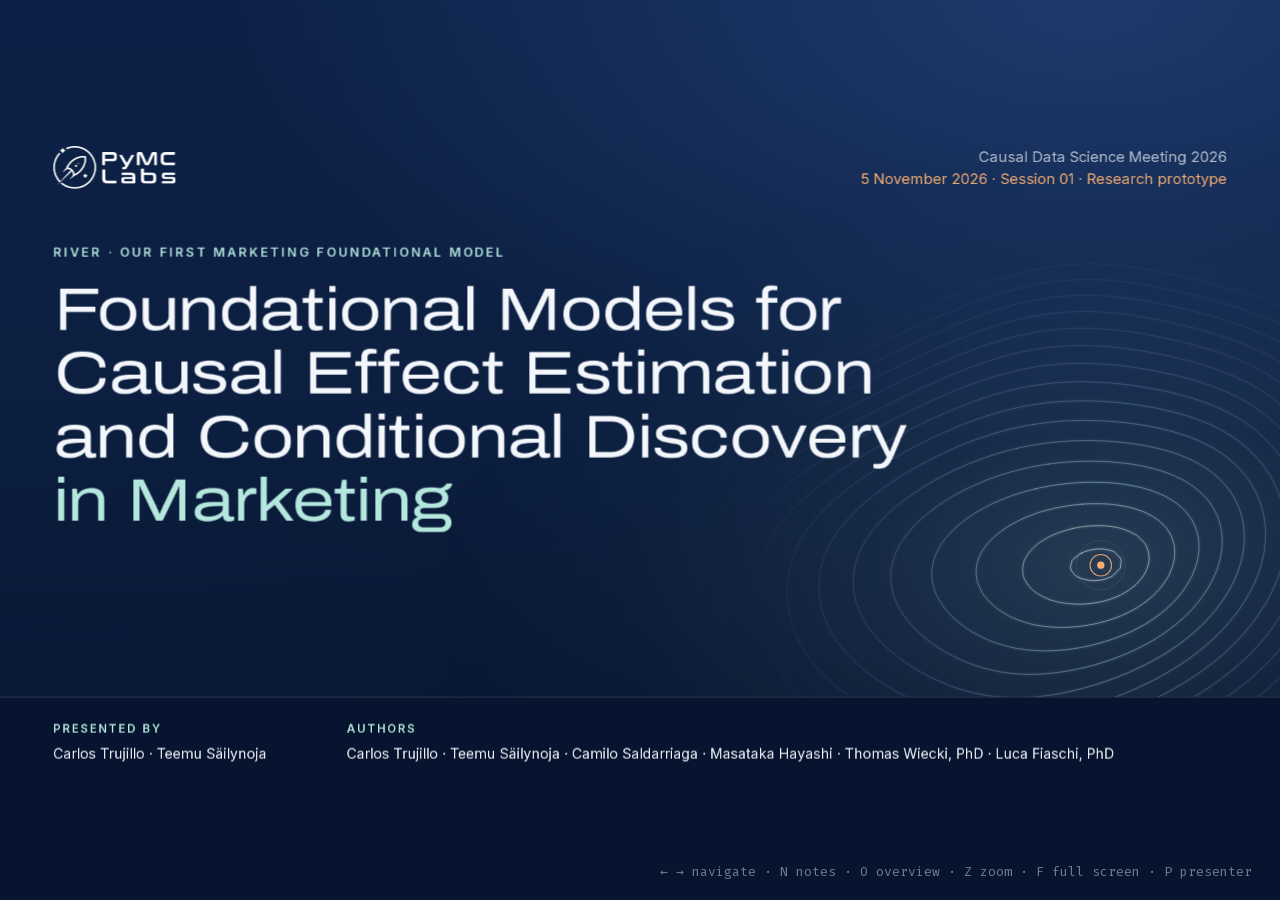
==== commit d36e8ac3: "Slide 8 (The Goal): title without 'Not a number' The title is now 'A distribution over graphs / and " ====
--- a/index.html
+++ b/index.html
@@ -289,7 +289,7 @@
   data-field='{"mode":"fan","origin":[1,0.66],"length":0.28,"dir":-1,"intensity":0.9}'>
   <div class="frame mid">
     <p class="eyebrow r">The Goal</p>
-    <h2 class="display-2 r">Not a number.<br><span class="accent">A distribution over graphs and contributions.</span></h2>
+    <h2 class="display-2 r"><span class="accent">A distribution over graphs</span><br>and contributions.</h2>
     <ol class="points compact r" style="margin-top:56px;max-width:1240px">
       <li><span class="n">1</span><span class="t">A set of graphs of direct effects that can explain the data.</span></li>
       <li><span class="n">2</span><span class="t">For each graph, a distribution of contributions over time.</span></li>
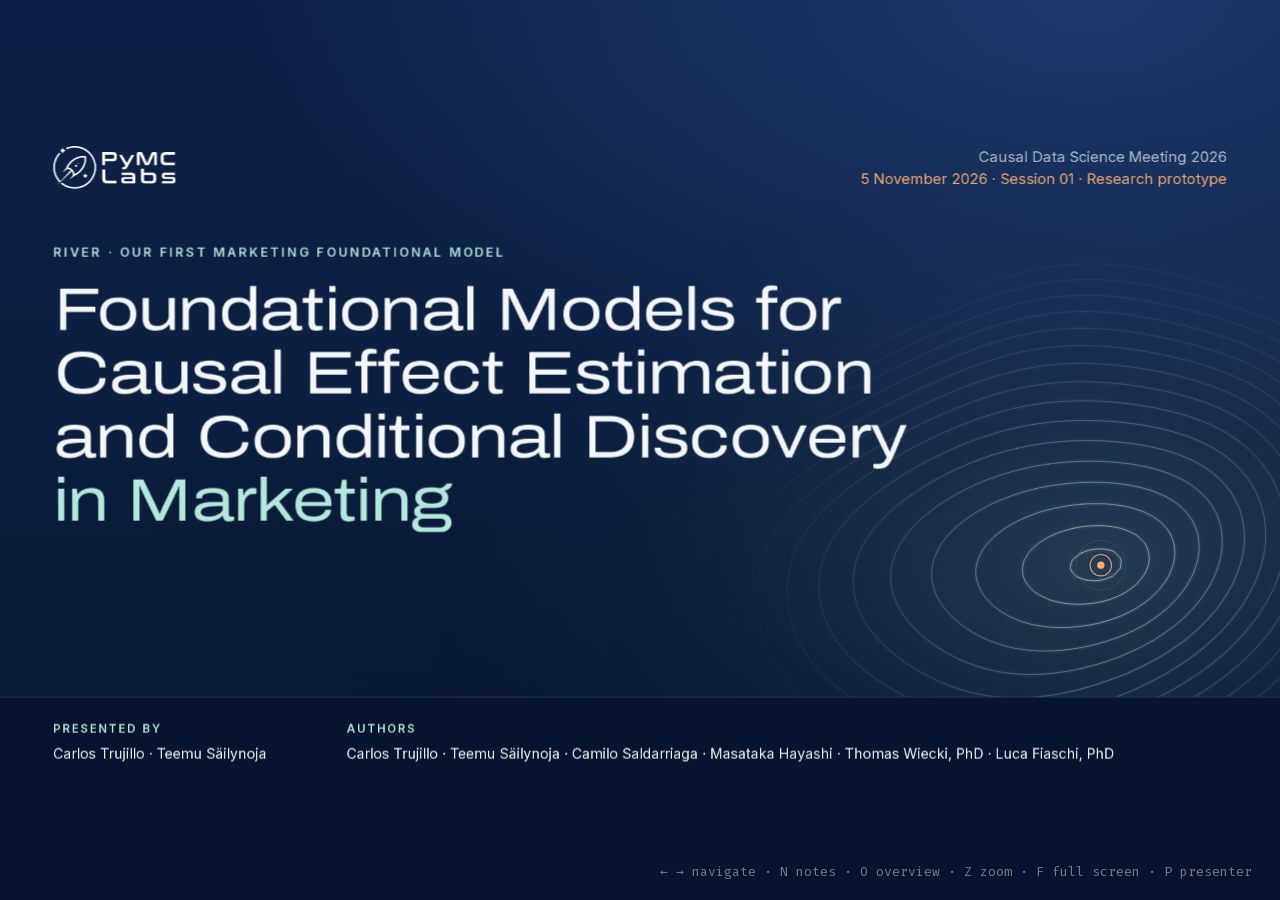
==== commit b95c2890: "Slide 12, last state: 'weights fixed' only, no Euler steps The caption drops 'Each flow head takes 1" ====
--- a/index.html
+++ b/index.html
@@ -399,7 +399,7 @@
       <div class="arch-cap" data-step-only="5"><h3 class="h3">The conditional decoder</h3><p>A second flow head generates contributions for that graph. A support mask removes forbidden coordinates: an absent edge gives exactly zero.</p></div>
       <div class="arch-cap" data-step-only="6"><h3 class="h3">One decomposition draw</h3><p>Baseline, each channel and each control, for every week of the requested window. 25 coordinates per week, including four latent and indirect slots that River’s prior sets to zero.</p></div>
       <div class="arch-cap" data-step-only="7"><h3 class="h3">Training</h3><p>The simulator’s graph and contributions are the targets. The decoder learns with the true graph. An auxiliary edge classifier adds a training loss; checkpoint selection only checks that its held-out score is valid. It never selects graphs.</p></div>
-      <div class="arch-cap" data-step-only="8"><h3 class="h3">Inference: weights fixed</h3><p>In the evaluation, each of 256 draws samples a graph with the router, then decodes contributions for that graph. Each flow head takes 16 Euler steps per draw.</p></div>
+      <div class="arch-cap" data-step-only="8"><h3 class="h3">Inference: weights fixed</h3><p>In the evaluation, each of 256 draws samples a graph with the router, then decodes contributions for that graph.</p></div>
     </div>
   </div>
   <div class="scene-root" style="left:120px;top:330px;width:1680px;height:660px"></div>
@@ -411,7 +411,7 @@
     <p>4 and 5: the conditioner adjusts the representations for that graph. The decoder draws contributions for it. Absent edges give exact zeros.</p>
     <p>6: one draw of the decomposition: baseline, channels and controls for every week of the window.</p>
     <p>7: training uses the true graph for the decoder, and the simulated contributions as targets. Loss: joint and conditional velocity losses for query and context windows, plus an edge classification loss. The evaluated checkpoint is the last one of a fixed 62,500-update budget.</p>
-    <p>8: inference repeats graph, then contributions. The evaluation used 256 draws; the structure study used 2,048 router draws.</p>
+    <p>8: inference repeats graph, then contributions, with the weights fixed. The evaluation used 256 draws; the structure study used 2,048 router draws. If asked: each flow head takes 16 Euler steps per draw (backup B1).</p>
   </aside>
 </section>
 
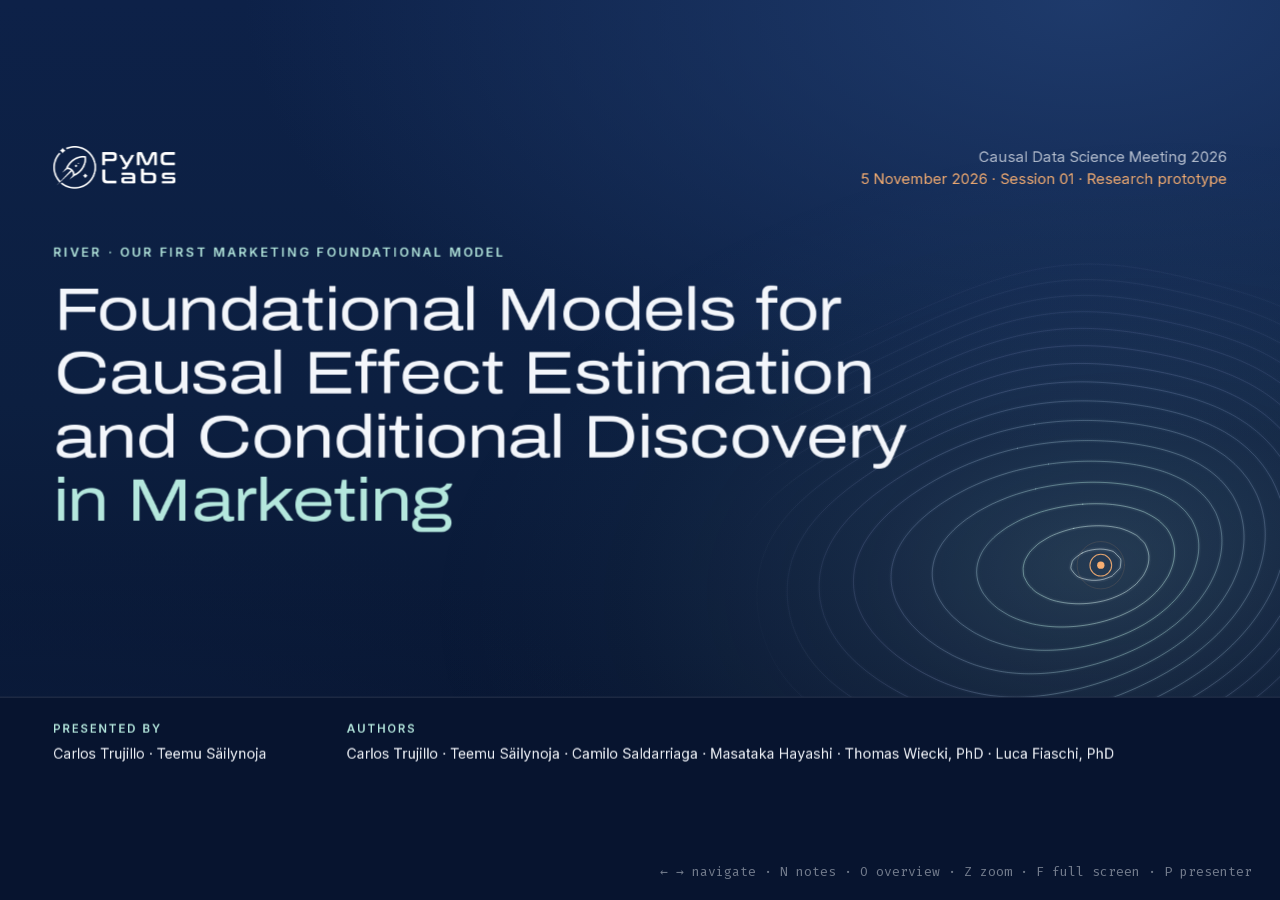
==== commit 6b19cd2d: "Move interventional target slide directly after slide 7" ====
--- a/index.html
+++ b/index.html
@@ -284,7 +284,25 @@
   </aside>
 </section>
 
-<!-- 08 · The Goal -->
+<!-- 08 · Interventional target: the definition, then do(TV = 0). Two states; Next then goes to slide 9. -->
+<section class="slide" data-title="A contribution is an interventional quantity" data-act="01 · The problem" data-theme="light" data-steps="1"
+  data-scene="intervention" data-field='{"mode":"none"}'>
+  <div class="frame text-col narrow">
+    <p class="eyebrow r"><span class="num">01</span>The causal target</p>
+    <h2 class="h2 r">A contribution is an <span class="accent-2">interventional quantity</span></h2>
+    <p class="body r" style="margin-top:36px">In River’s graph, the contribution of a channel is the change in noise-free sales when its full spend path is set to zero and every other draw stays fixed.</p>
+    <div class="eq sm r" style="margin-top:34px" data-tex="C_{t,k} \;=\; \mu_t \;-\; \mu_t\big(\mathrm{do}(X_{k} \equiv 0)\big)" data-display></div>
+  </div>
+  <div class="scene-root" style="left:860px;top:170px;width:940px;height:800px"></div>
+  <aside class="notes">
+    <p>Source: Section 2.2, Appendix A.1.1 and Eq. (3) of the paper.</p>
+    <p>For a causal audience, this is the important definition. A contribution is not a regression coefficient. It is the effect of an intervention on the whole spend path.</p>
+    <p>Step 1: we set TV spend to zero for all weeks. Noise-free sales drop. The gap is the TV contribution.</p>
+    <p>If asked about the graph family: it is restricted to direct effects. There is no confounding by hidden demand and there are no paths between inputs. River learns which permitted edges are present. The limitations slide comes back to this.</p>
+  </aside>
+</section>
+
+<!-- 09 · The Goal -->
 <section class="slide slide-inter" data-title="The Goal" data-act="01 · The problem" data-theme="dark"
   data-field='{"mode":"fan","origin":[1,0.66],"length":0.28,"dir":-1,"intensity":0.9}'>
   <div class="frame mid">
@@ -305,7 +323,7 @@
      02 · SIMULATED CAUSAL WORLDS
      ===================================================================== -->
 
-<!-- 09 · Worlds -->
+<!-- 10 · Worlds -->
 <section class="slide" data-title="Use the prior to generate worlds with a known truth" data-act="02 · Causal worlds" data-theme="light" data-steps="2"
   data-scene="worlds" data-field='{"mode":"none"}'>
   <div class="frame text-col narrow">
@@ -328,24 +346,6 @@
     <p>We write the plausible specifications into one prior. We use the prior to generate worlds with a known truth.</p>
     <p>Step 1: one world. It has a graph of direct effects and a decomposition. Both are known, because we generated them.</p>
     <p>Step 2: the worlds are wide and hard on purpose. Media can give a small or a large part of sales. Inputs move together, a known problem in marketing mix models. So similar data can come from different worlds, and River must return a distribution of explanations.</p>
-  </aside>
-</section>
-
-<!-- 10 · Interventional target: the definition, then do(TV = 0). Two states; Next then goes to slide 11. -->
-<section class="slide" data-title="A contribution is an interventional quantity" data-act="02 · Causal worlds" data-theme="light" data-steps="1"
-  data-scene="intervention" data-field='{"mode":"none"}'>
-  <div class="frame text-col narrow">
-    <p class="eyebrow r"><span class="num">02</span>The causal target</p>
-    <h2 class="h2 r">A contribution is an <span class="accent-2">interventional quantity</span></h2>
-    <p class="body r" style="margin-top:36px">In River’s graph, the contribution of a channel is the change in noise-free sales when its full spend path is set to zero and every other draw stays fixed.</p>
-    <div class="eq sm r" style="margin-top:34px" data-tex="C_{t,k} \;=\; \mu_t \;-\; \mu_t\big(\mathrm{do}(X_{k} \equiv 0)\big)" data-display></div>
-  </div>
-  <div class="scene-root" style="left:860px;top:170px;width:940px;height:800px"></div>
-  <aside class="notes">
-    <p>Source: Section 2.2, Appendix A.1.1 and Eq. (3) of the paper.</p>
-    <p>For a causal audience, this is the important definition. A contribution is not a regression coefficient. It is the effect of an intervention on the whole spend path.</p>
-    <p>Step 1: we set TV spend to zero for all weeks. Noise-free sales drop. The gap is the TV contribution.</p>
-    <p>If asked about the graph family: it is restricted to direct effects. There is no confounding by hidden demand and there are no paths between inputs. River learns which permitted edges are present. The limitations slide comes back to this.</p>
   </aside>
 </section>
 
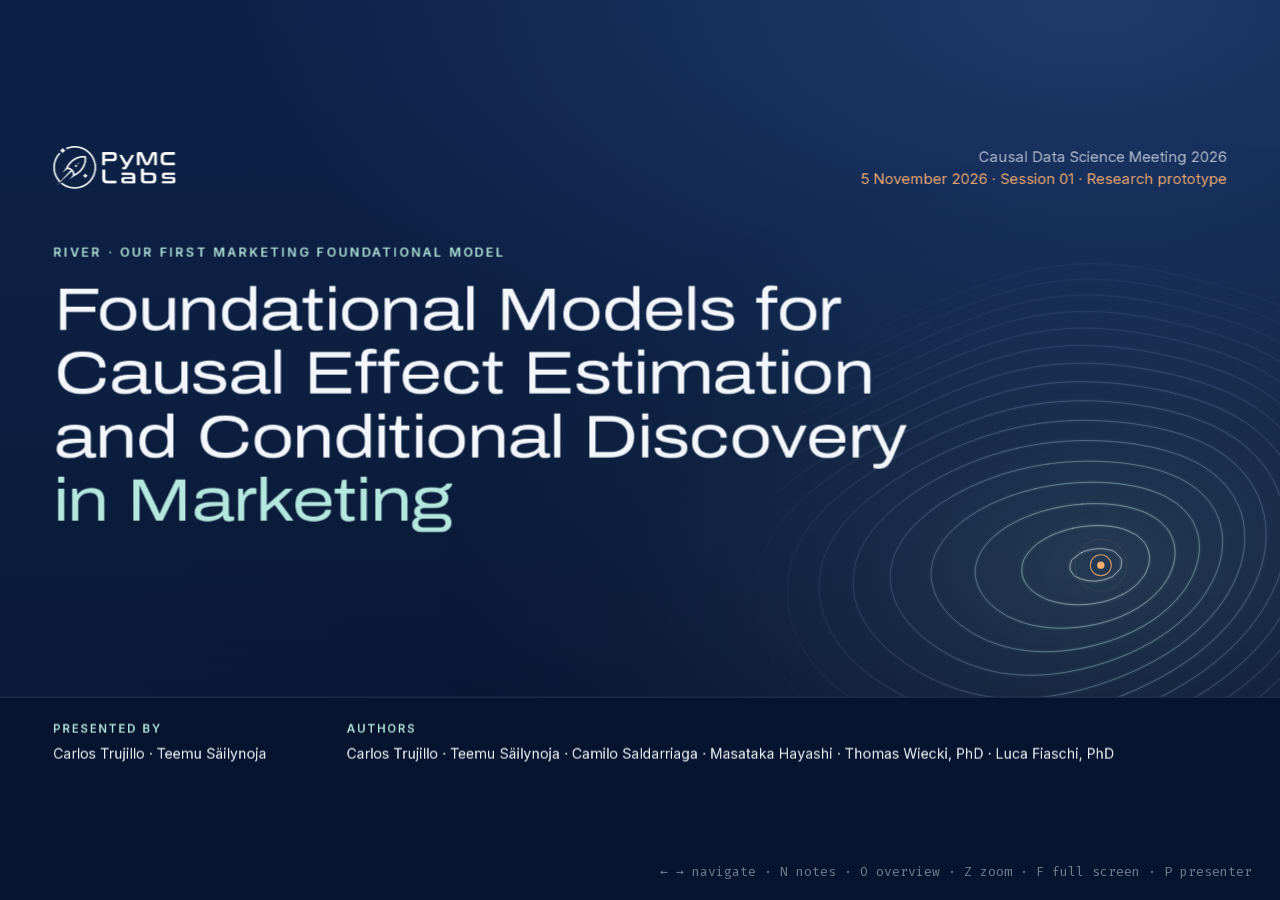
==== commit e76ef658: "Slide 19: one state, all four points at the left The graph-slots slide has no steps now. The picture" ====
--- a/index.html
+++ b/index.html
@@ -639,22 +639,24 @@
   </aside>
 </section>
 
-<!-- 19 · Future work: the graph slots -->
-<section class="slide" data-title="The graph slots are already in the network" data-act="05 · Future work" data-theme="dark" data-steps="3"
+<!-- 19 · Future work: the graph slots. One state: the four points together at the left, and the
+     picture in its final form (time-varying graphs, with the research mechanisms behind them). -->
+<section class="slide slide-slots" data-title="The graph slots are already in the network" data-act="05 · Future work" data-theme="dark"
   data-scene="slots" data-field='{"mode":"none"}'>
   <div class="frame text-col narrow">
     <p class="eyebrow r"><span class="num">05</span>Future work · The next stage</p>
     <h2 class="h2 r">The graph slots are <span class="accent">already in the network</span></h2>
-    <div class="flow-text">
-      <div data-step-only="0"><p class="body">Today each graph that River samples holds for every week: direct effects only.</p></div>
-      <div data-step-only="1"><p class="body">The network keeps 321 graph slots in 8 families. River’s prior uses the 20 direct ones and sets the other 301, for hidden demand and paths between inputs, to zero. They are capacity, not learned effects.</p></div>
-      <div data-step-only="2"><p class="body">The next research stage: mediation, interactions, and recovery under hidden demand. New priors, new weights, new tests.</p></div>
-      <div data-step-only="3"><p class="body">And a structure that can change over time: time-varying causal graphs.</p></div>
-    </div>
+    <ol class="slot-list">
+      <li class="r"><span class="n">01</span><p><b>Today:</b> direct effects only. Each sampled graph holds for every week.</p></li>
+      <li class="r"><span class="n">02</span><p><b>321 graph slots</b> in 8 families. River’s prior uses the 20 direct ones. The other 301 are capacity, not learned effects.</p></li>
+      <li class="r"><span class="n">03</span><p><b>Next:</b> mediation, interactions and recovery under hidden demand. New priors, new weights, new tests.</p></li>
+      <li class="r"><span class="n">04</span><p><b>Then:</b> causal graphs that change over time.</p></li>
+    </ol>
   </div>
   <div class="scene-root" style="left:820px;top:170px;width:980px;height:800px"></div>
   <aside class="notes">
     <p>Source: Appendix B.5 and Sections 5 and 5.2 of the paper. Time-varying graphs: our research direction, not part of the paper.</p>
+    <p>One picture for the four points. The week cards show graphs that change over time. Behind them: mediation (TV → Search), hidden demand U, and an interaction (TV × Promo).</p>
     <p>The architecture is ahead of the prior. Slots for latent demand and input-to-input edges exist, with zero training targets.</p>
     <p>Mediation: an input acts through another variable. Awareness: marketing builds a state that affects later sales. Funnel: stages from awareness to purchase. Interactions: one input changes another's effect.</p>
     <p>Time-varying graphs are our own research direction. The paper does not cover them.</p>
--- a/css/slides.css
+++ b/css/slides.css
@@ -19,6 +19,13 @@
 .flow-text .eq { margin-top: 26px; text-align: left; }
 .flow-text .eq .katex-display { text-align: left; margin: 0; }
 .flow-text .eq .katex-display > .katex { text-align: left; }
+
+/* --- 19 Graph slots: the four points together, in body text, beside the final picture --- */
+.slide-slots .slot-list { list-style: none; margin: 44px 0 0; padding: 0; display: flex; flex-direction: column; gap: 24px; }
+.slide-slots .slot-list li { display: grid; grid-template-columns: 52px 1fr; align-items: baseline; }
+.slide-slots .slot-list .n { font-family: var(--f-mono); font-size: 17px; color: var(--accent); }
+.slide-slots .slot-list p { margin: 0; font-size: 22px; line-height: 1.45; font-weight: 300; color: var(--fg-2); }
+.slide-slots .slot-list b { font-weight: 600; color: var(--fg); }
 
 .chips { display: flex; flex-wrap: wrap; gap: 14px 30px; margin-top: 36px; }
 .facts { margin-top: 26px; padding-top: 22px; border-top: 1px solid var(--line); }
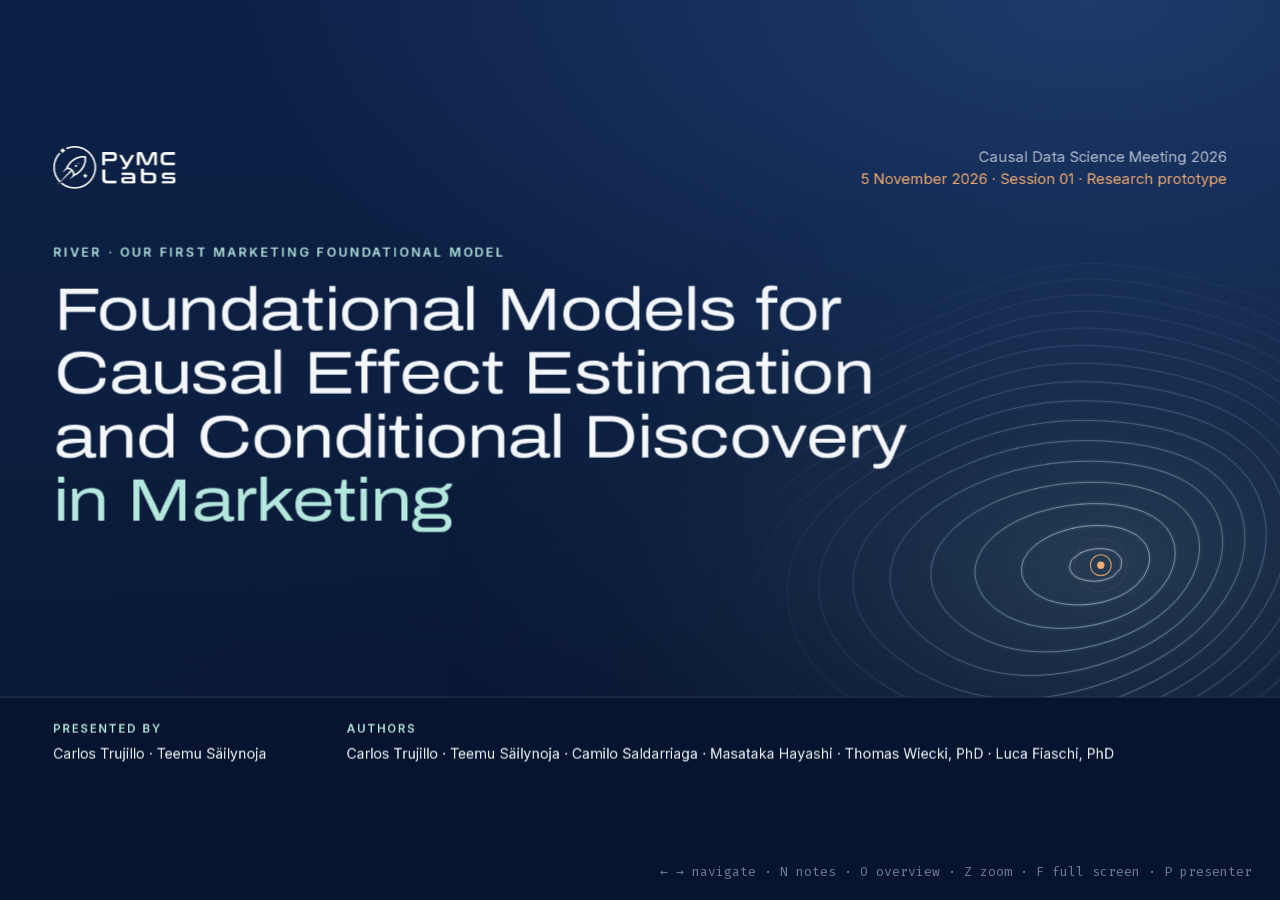
==== commit 45079693: "Remove the 'What comes next' slide (was 20) The deck has 21 main slides: 19 graph slots, 20 the pape" ====
--- a/index.html
+++ b/index.html
@@ -660,26 +660,11 @@
     <p>The architecture is ahead of the prior. Slots for latent demand and input-to-input edges exist, with zero training targets.</p>
     <p>Mediation: an input acts through another variable. Awareness: marketing builds a state that affects later sales. Funnel: stages from awareness to purchase. Interactions: one input changes another's effect.</p>
     <p>Time-varying graphs are our own research direction. The paper does not cover them.</p>
-  </aside>
-</section>
-
-<!-- 20 · What comes next -->
-<section class="slide slide-next" data-title="This is just the start" data-act="Closing" data-theme="dark" data-chrome="min"
-  data-field='{"mode":"contour","focus":[0.88,0.26],"reach":380,"intensity":0.9}'>
-  <div class="frame mid">
-    <p class="eyebrow r">What comes next</p>
-    <h2 class="display-2 r">This is just the start.<br><span class="accent">We will push it further.</span></h2>
-    <div class="close-cols">
-      <div class="close-col r" style="--band:var(--peri)"><p class="card-label">Start here</p><p>pymc-labs.com/marketing-foundation-models</p></div>
-      <div class="close-col r" style="--band:var(--peach)"><p class="card-label">Contact</p><p>info@pymc-labs.com</p></div>
-    </div>
-  </div>
-  <aside class="notes">
-    <p>Close on the research direction. The next test keeps real marketing inputs and simulates their effects, so the truth stays known. After that, real campaigns.</p>
-  </aside>
-</section>
-
-<!-- 21 · The papers: the white paper is out (text and QR code, left); the academic paper comes next
+    <p>To close the research part: the next test keeps real marketing inputs and simulates their effects, so the truth stays known. After that, real campaigns.</p>
+  </aside>
+</section>
+
+<!-- 20 · The papers: the white paper is out (text and QR code, left); the academic paper comes next
      (the top of its first page, right, from the current draft: MarketingFoundationalModels PR #36, 499be45). -->
 <section class="slide slide-papers" data-title="The white paper is out; the academic paper is next" data-act="Closing" data-theme="dark" data-chrome="min"
   data-field='{"mode":"none"}'>
@@ -700,10 +685,11 @@
     <p>The white paper is out now. Scan the code, or open dub.sh/mfm-cdsm. It gives the high-level picture of Marketing Foundational Models.</p>
     <p>The academic paper comes soon. It has the full method and every result in this talk. Authors: Carlos Trujillo, Teemu Säilynoja, Camilo Saldarriaga, Masataka Hayashi, Thomas Wiecki and Luca Fiaschi, PyMC Labs.</p>
     <p>The page is the top of the first page of the current draft (MarketingFoundationalModels PR #36, commit 499be45).</p>
-  </aside>
-</section>
-
-<!-- 22 · Thank you: one word as a graph, morphing through English, Finnish, Spanish and Portuguese.
+    <p>If asked: the landing page is pymc-labs.com/marketing-foundation-models, and the contact is info@pymc-labs.com.</p>
+  </aside>
+</section>
+
+<!-- 21 · Thank you: one word as a graph, morphing through English, Finnish, Spanish and Portuguese.
      Only two quiet marks in the corners: the PyMC Labs logo and the conference. -->
 <section class="slide slide-close" data-title="Thank you" data-act="Closing" data-theme="dark" data-chrome="off"
   data-scene="thanks" data-field='{"mode":"none"}'>
--- a/css/slides.css
+++ b/css/slides.css
@@ -245,14 +245,13 @@
 .slide-concl .points { margin-top: 48px; }
 .slide-concl .concl-note { margin-top: 40px; font-size: 24px; line-height: 1.5; font-weight: 300; color: var(--accent-2); max-width: 1440px; }
 
-/* --- 20 What comes next ----------------------------------------------------------------------- */
-.close-cols { display: grid; grid-template-columns: 560px 360px; gap: 72px; margin-top: 72px; }
+/* --- Closing columns: a short coloured rule, a small label, then text (the papers slide) --- */
 .close-col { position: relative; padding-top: 26px; }
 .close-col::before { content: ''; position: absolute; left: 0; top: 0; width: 32px; height: 3px; border-radius: 2px; background: var(--band); }
 .close-col .card-label { font-size: 14px; font-weight: 600; letter-spacing: .16em; text-transform: uppercase; color: var(--fg-3); margin: 0 0 12px; }
 .close-col p { font-size: 21px; line-height: 1.5; color: var(--fg); margin: 0; }
 
-/* --- 21 The papers: the white paper (title, text and QR code, left), the academic paper (its first page, right) --- */
+/* --- 20 The papers: the white paper (title, text and QR code, left), the academic paper (its first page, right) --- */
 /* A smaller title stays in the left half, so the page can rise to the level of the title. */
 .slide-papers .h2 { font-size: 50px; max-width: 880px; }
 .slide-papers .papers { position: absolute; left: var(--mx); top: 380px; width: 640px; }
@@ -261,6 +260,6 @@
 /* The page sits at the right margin and fades out at its bottom edge, so the crop reads as the top of a page. */
 .slide-papers .paper-page { position: absolute; right: var(--mx); top: 220px; width: 840px; border-radius: 4px 4px 0 0; -webkit-mask-image: linear-gradient(180deg, #000 55%, transparent); mask-image: linear-gradient(180deg, #000 55%, transparent); }
 
-/* --- 22 Thank you: the scene draws the word; two quiet marks sit where the chrome would be --- */
+/* --- 21 Thank you: the scene draws the word; two quiet marks sit where the chrome would be --- */
 .slide-close .close-logo { position: absolute; left: var(--mx); top: 60px; height: 44px; width: auto; opacity: .9; }
 .slide-close .close-event { position: absolute; right: var(--mx); bottom: 46px; margin: 0; font-size: 17px; letter-spacing: .02em; color: var(--fg-3); }
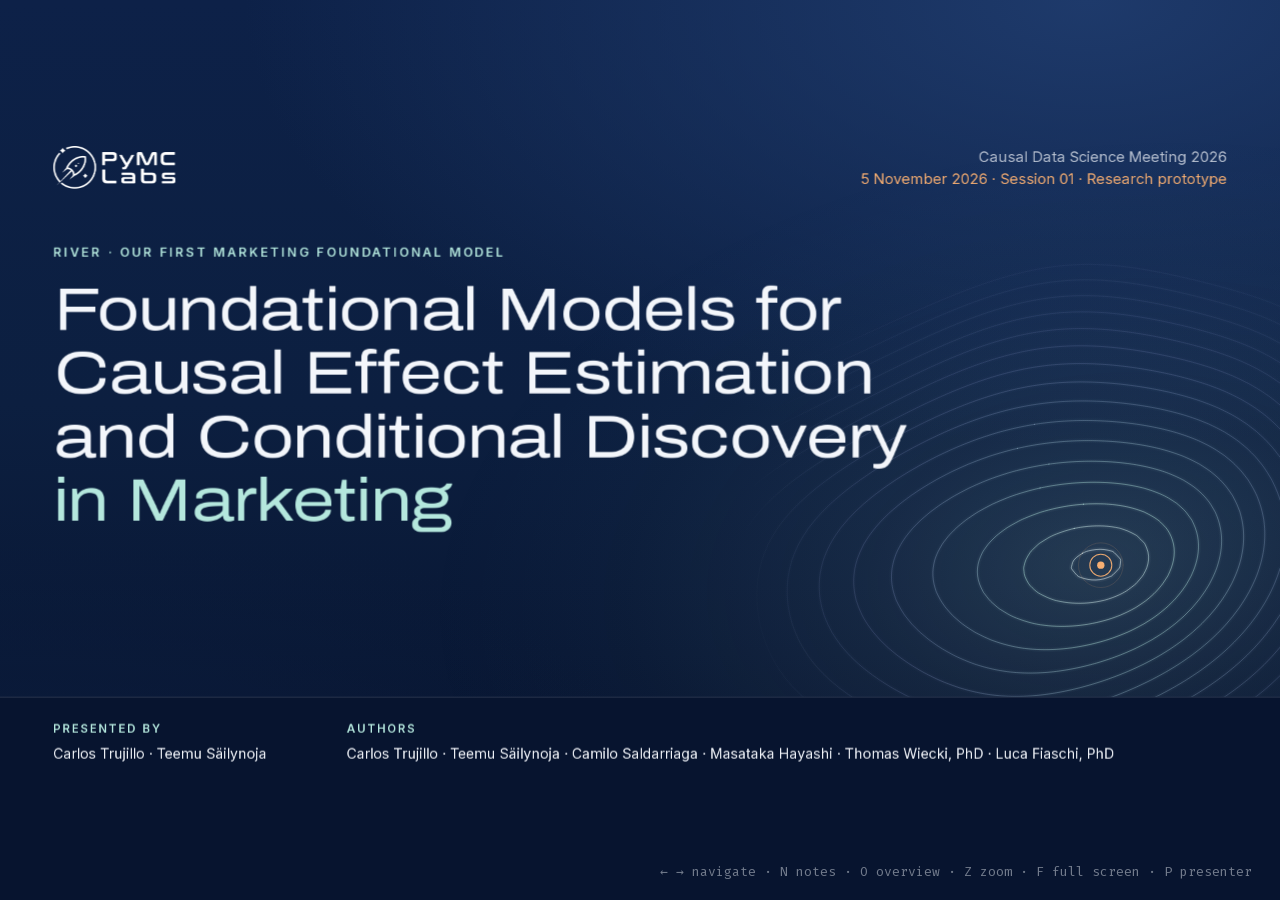
==== commit 8255282b: "Swap slides 8 and 9: The Goal first, then the intervention Order now: 7 What if the hard work was al" ====
--- a/index.html
+++ b/index.html
@@ -284,25 +284,7 @@
   </aside>
 </section>
 
-<!-- 08 · Interventional target: the definition, then do(TV = 0). Two states; Next then goes to slide 9. -->
-<section class="slide" data-title="A contribution is an interventional quantity" data-act="01 · The problem" data-theme="light" data-steps="1"
-  data-scene="intervention" data-field='{"mode":"none"}'>
-  <div class="frame text-col narrow">
-    <p class="eyebrow r"><span class="num">01</span>The causal target</p>
-    <h2 class="h2 r">A contribution is an <span class="accent-2">interventional quantity</span></h2>
-    <p class="body r" style="margin-top:36px">In River’s graph, the contribution of a channel is the change in noise-free sales when its full spend path is set to zero and every other draw stays fixed.</p>
-    <div class="eq sm r" style="margin-top:34px" data-tex="C_{t,k} \;=\; \mu_t \;-\; \mu_t\big(\mathrm{do}(X_{k} \equiv 0)\big)" data-display></div>
-  </div>
-  <div class="scene-root" style="left:860px;top:170px;width:940px;height:800px"></div>
-  <aside class="notes">
-    <p>Source: Section 2.2, Appendix A.1.1 and Eq. (3) of the paper.</p>
-    <p>For a causal audience, this is the important definition. A contribution is not a regression coefficient. It is the effect of an intervention on the whole spend path.</p>
-    <p>Step 1: we set TV spend to zero for all weeks. Noise-free sales drop. The gap is the TV contribution.</p>
-    <p>If asked about the graph family: it is restricted to direct effects. There is no confounding by hidden demand and there are no paths between inputs. River learns which permitted edges are present. The limitations slide comes back to this.</p>
-  </aside>
-</section>
-
-<!-- 09 · The Goal -->
+<!-- 08 · The Goal -->
 <section class="slide slide-inter" data-title="The Goal" data-act="01 · The problem" data-theme="dark"
   data-field='{"mode":"fan","origin":[1,0.66],"length":0.28,"dir":-1,"intensity":0.9}'>
   <div class="frame mid">
@@ -315,7 +297,25 @@
   </div>
   <aside class="notes">
     <p>The outcome is not one number: it is a distribution over graphs and contributions.</p>
-    <p>River returns graphs and, for each graph, contributions. Now we look at the simulated worlds used to learn this distribution.</p>
+    <p>River returns graphs and, for each graph, contributions. Next: what one contribution means, as an intervention.</p>
+  </aside>
+</section>
+
+<!-- 09 · Interventional target: the definition, then do(TV = 0). Two states; Next then goes to slide 10. -->
+<section class="slide" data-title="A contribution is an interventional quantity" data-act="01 · The problem" data-theme="light" data-steps="1"
+  data-scene="intervention" data-field='{"mode":"none"}'>
+  <div class="frame text-col narrow">
+    <p class="eyebrow r"><span class="num">01</span>The causal target</p>
+    <h2 class="h2 r">A contribution is an <span class="accent-2">interventional quantity</span></h2>
+    <p class="body r" style="margin-top:36px">In River’s graph, the contribution of a channel is the change in noise-free sales when its full spend path is set to zero and every other draw stays fixed.</p>
+    <div class="eq sm r" style="margin-top:34px" data-tex="C_{t,k} \;=\; \mu_t \;-\; \mu_t\big(\mathrm{do}(X_{k} \equiv 0)\big)" data-display></div>
+  </div>
+  <div class="scene-root" style="left:860px;top:170px;width:940px;height:800px"></div>
+  <aside class="notes">
+    <p>Source: Section 2.2, Appendix A.1.1 and Eq. (3) of the paper.</p>
+    <p>For a causal audience, this is the important definition. A contribution is not a regression coefficient. It is the effect of an intervention on the whole spend path.</p>
+    <p>Step 1: we set TV spend to zero for all weeks. Noise-free sales drop. The gap is the TV contribution.</p>
+    <p>If asked about the graph family: it is restricted to direct effects. There is no confounding by hidden demand and there are no paths between inputs. River learns which permitted edges are present. The limitations slide comes back to this.</p>
   </aside>
 </section>
 
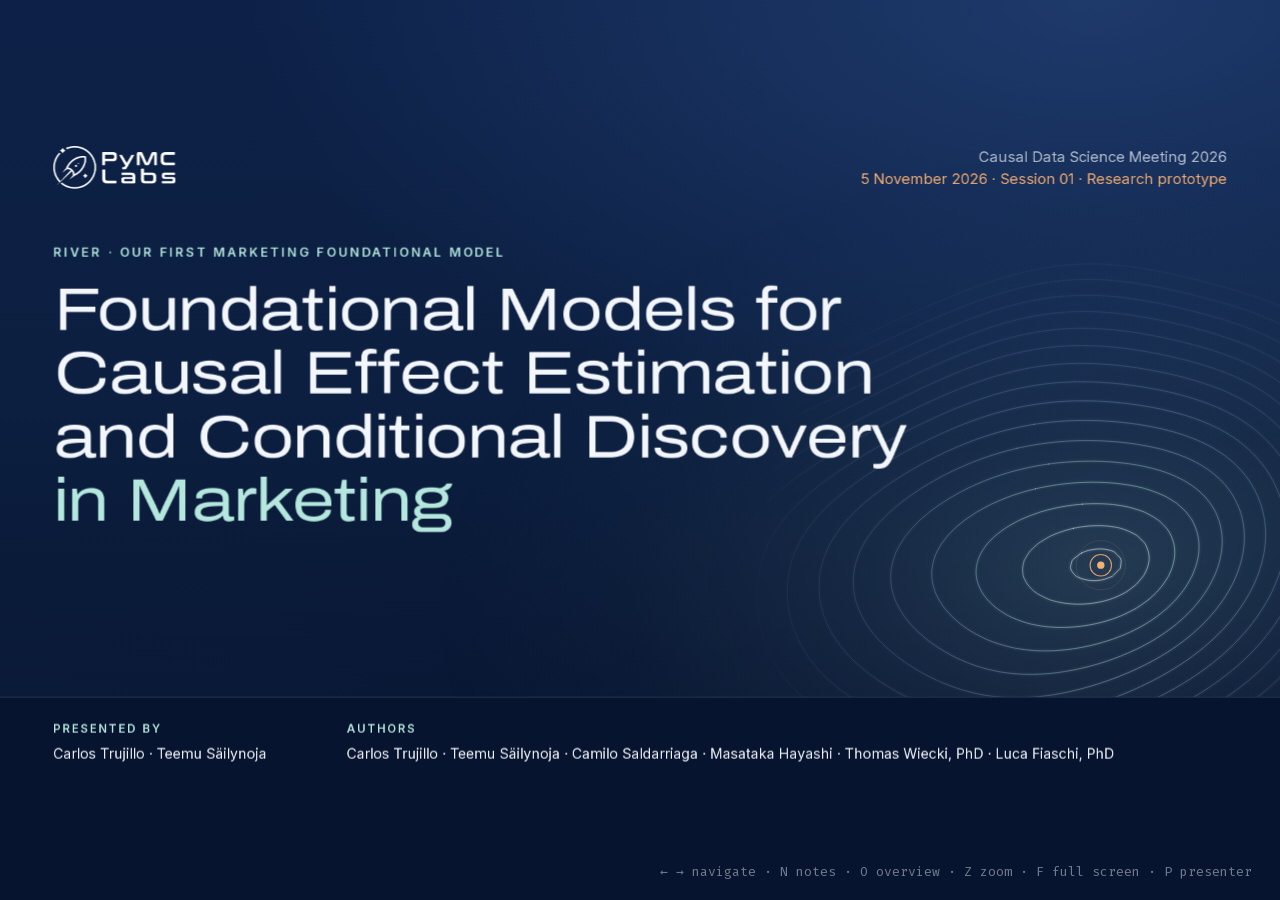
==== commit 2cb27bb8: "Move 'Learn the posterior from the prior' to slide 9 Order now: 8 The Goal, 9 Learn the posterior fr" ====
--- a/index.html
+++ b/index.html
@@ -297,15 +297,51 @@
   </div>
   <aside class="notes">
     <p>The outcome is not one number: it is a distribution over graphs and contributions.</p>
-    <p>River returns graphs and, for each graph, contributions. Next: what one contribution means, as an intervention.</p>
-  </aside>
-</section>
-
-<!-- 09 · Interventional target: the definition, then do(TV = 0). Two states; Next then goes to slide 10. -->
-<section class="slide" data-title="A contribution is an interventional quantity" data-act="01 · The problem" data-theme="light" data-steps="1"
+    <p>River returns graphs and, for each graph, contributions. Next: how one network learns this from simulated worlds.</p>
+  </aside>
+</section>
+
+<!-- =====================================================================
+     02 · SIMULATED CAUSAL WORLDS
+     ===================================================================== -->
+
+<!-- 09 · Learn the posterior from the prior. Two rows: a plain message at the left,
+     its equation small at the right. -->
+<section class="slide slide-pfn" data-title="Learn the posterior from the prior" data-act="02 · Causal worlds" data-theme="light" data-steps="1"
+  data-field='{"mode":"none"}'>
+  <div class="frame">
+    <p class="eyebrow r"><span class="num">02</span>Amortized inference · prior-fitted networks</p>
+    <h2 class="h2 r">Learn the posterior from the prior</h2>
+    <span class="bar r"></span>
+  </div>
+  <div class="pfn-grid">
+    <p class="pfn-msg r">Simulate worlds with a known truth. Train one network to recover that truth from the data an analyst sees.</p>
+    <div class="pfn-eq r">
+      <span class="eq-tag">ideal loss</span>
+      <div class="eq" data-tex="\mathcal{L}(\varphi) = \mathbb{E}_{(\mathcal{D}, C) \sim p(\mathcal{D}, C)}\big[-\log q_\varphi(C \mid \mathcal{D})\big]" data-display></div>
+    </div>
+    <div class="pfn-claim" data-step="1">
+      <p class="pfn-main">If the network is flexible enough, the best answer is <span class="accent-2 nowrap">the model-averaged posterior</span>.</p>
+      <p class="pfn-claim-note">River’s flow-matching loss aims at the same target, without a guarantee of exact draws.</p>
+    </div>
+    <div class="pfn-eq pfn-eq-main" data-step="1" style="--d:200ms">
+      <span class="eq-tag">optimum</span>
+      <div class="eq" data-tex="q_\varphi(C \mid \mathcal{D}) = \sum_{m \in \mathcal{M}} p(C \mid \mathcal{D}, m)\, p(m \mid \mathcal{D})" data-display></div>
+    </div>
+  </div>
+  <aside class="notes">
+    <p>Source: Eqs. (19), (21) and (22) in Appendix B.1, and Appendix B.9 of the paper; prior-fitted networks (Müller et al., 2022).</p>
+    <p>Step 0: the idea. Draw worlds from the prior and store the graph and the contributions. Train one network on what an analyst would see, with the stored truth as targets. In symbols, the ideal loss is the negative log density of the truth. River does not use this exact loss; step 1 explains.</p>
+    <p>Step 1: the main message. The ideal loss equals an expected KL divergence to the true posterior, plus a constant. So, if the network can represent it, the optimum is the posterior of the mixture prior: Bayesian model averaging over every specification in the prior, learned once. River minimizes the squared error of a flow velocity, plus an auxiliary edge loss. That loss is not a KL divergence, but the paper treats the same posterior as its intended target.</p>
+    <p>The limits: the ideal needs data from the prior, a flexible enough network, exact minimization and exact integration. River trains on a fixed set of 196,000 worlds, each at six context lengths, for about 3.4 passes over these views, and samples with 16 Euler steps. So the posterior is the intended target, not a guarantee. A new dataset is read with fixed weights; outside the prior, there is no such result.</p>
+  </aside>
+</section>
+
+<!-- 10 · Interventional target: the definition, then do(TV = 0). Two states; Next then goes to slide 11. -->
+<section class="slide" data-title="A contribution is an interventional quantity" data-act="02 · Causal worlds" data-theme="light" data-steps="1"
   data-scene="intervention" data-field='{"mode":"none"}'>
   <div class="frame text-col narrow">
-    <p class="eyebrow r"><span class="num">01</span>The causal target</p>
+    <p class="eyebrow r"><span class="num">02</span>The causal target</p>
     <h2 class="h2 r">A contribution is an <span class="accent-2">interventional quantity</span></h2>
     <p class="body r" style="margin-top:36px">In River’s graph, the contribution of a channel is the change in noise-free sales when its full spend path is set to zero and every other draw stays fixed.</p>
     <div class="eq sm r" style="margin-top:34px" data-tex="C_{t,k} \;=\; \mu_t \;-\; \mu_t\big(\mathrm{do}(X_{k} \equiv 0)\big)" data-display></div>
@@ -319,11 +355,7 @@
   </aside>
 </section>
 
-<!-- =====================================================================
-     02 · SIMULATED CAUSAL WORLDS
-     ===================================================================== -->
-
-<!-- 10 · Worlds -->
+<!-- 11 · Worlds -->
 <section class="slide" data-title="Use the prior to generate worlds with a known truth" data-act="02 · Causal worlds" data-theme="light" data-steps="2"
   data-scene="worlds" data-field='{"mode":"none"}'>
   <div class="frame text-col narrow">
@@ -346,38 +378,6 @@
     <p>We write the plausible specifications into one prior. We use the prior to generate worlds with a known truth.</p>
     <p>Step 1: one world. It has a graph of direct effects and a decomposition. Both are known, because we generated them.</p>
     <p>Step 2: the worlds are wide and hard on purpose. Media can give a small or a large part of sales. Inputs move together, a known problem in marketing mix models. So similar data can come from different worlds, and River must return a distribution of explanations.</p>
-  </aside>
-</section>
-
-<!-- 11 · Learn the posterior from the prior. Two rows: a plain message at the left,
-     its equation small at the right. -->
-<section class="slide slide-pfn" data-title="Learn the posterior from the prior" data-act="02 · Causal worlds" data-theme="light" data-steps="1"
-  data-field='{"mode":"none"}'>
-  <div class="frame">
-    <p class="eyebrow r"><span class="num">02</span>Amortized inference · prior-fitted networks</p>
-    <h2 class="h2 r">Learn the posterior from the prior</h2>
-    <span class="bar r"></span>
-  </div>
-  <div class="pfn-grid">
-    <p class="pfn-msg r">Simulate worlds with a known truth. Train one network to recover that truth from the data an analyst sees.</p>
-    <div class="pfn-eq r">
-      <span class="eq-tag">ideal loss</span>
-      <div class="eq" data-tex="\mathcal{L}(\varphi) = \mathbb{E}_{(\mathcal{D}, C) \sim p(\mathcal{D}, C)}\big[-\log q_\varphi(C \mid \mathcal{D})\big]" data-display></div>
-    </div>
-    <div class="pfn-claim" data-step="1">
-      <p class="pfn-main">If the network is flexible enough, the best answer is <span class="accent-2 nowrap">the model-averaged posterior</span>.</p>
-      <p class="pfn-claim-note">River’s flow-matching loss aims at the same target, without a guarantee of exact draws.</p>
-    </div>
-    <div class="pfn-eq pfn-eq-main" data-step="1" style="--d:200ms">
-      <span class="eq-tag">optimum</span>
-      <div class="eq" data-tex="q_\varphi(C \mid \mathcal{D}) = \sum_{m \in \mathcal{M}} p(C \mid \mathcal{D}, m)\, p(m \mid \mathcal{D})" data-display></div>
-    </div>
-  </div>
-  <aside class="notes">
-    <p>Source: Eqs. (19), (21) and (22) in Appendix B.1, and Appendix B.9 of the paper; prior-fitted networks (Müller et al., 2022).</p>
-    <p>Step 0: the idea. Draw worlds from the prior and store the graph and the contributions. Train one network on what an analyst would see, with the stored truth as targets. In symbols, the ideal loss is the negative log density of the truth. River does not use this exact loss; step 1 explains.</p>
-    <p>Step 1: the main message. The ideal loss equals an expected KL divergence to the true posterior, plus a constant. So, if the network can represent it, the optimum is the posterior of the mixture prior: Bayesian model averaging over every specification in the prior, learned once. River minimizes the squared error of a flow velocity, plus an auxiliary edge loss. That loss is not a KL divergence, but the paper treats the same posterior as its intended target.</p>
-    <p>The limits: the ideal needs data from the prior, a flexible enough network, exact minimization and exact integration. River trains on a fixed set of 196,000 worlds, each at six context lengths, for about 3.4 passes over these views, and samples with 16 Euler steps. So the posterior is the intended target, not a guarantee. A new dataset is read with fixed weights; outside the prior, there is no such result.</p>
   </aside>
 </section>
 
--- a/css/slides.css
+++ b/css/slides.css
@@ -200,7 +200,7 @@
 .slide-choices .bma .eq .katex-display > .katex { text-align: left; }
 .slide-choices .bma .small { font-size: 20px; color: var(--fg-2); }
 
-/* --- 10 Prior-fitted networks: each plain message large at the left, its equation small at the right --- */
+/* --- 09 Prior-fitted networks: each plain message large at the left, its equation small at the right --- */
 .slide-pfn .pfn-grid { position: absolute; left: var(--mx); right: var(--mx); top: 390px; display: grid; grid-template-columns: 1040px 1fr; column-gap: 100px; row-gap: 64px; align-items: start; }
 .slide-pfn .pfn-msg { margin: 0; font-family: var(--f-display); font-stretch: 125%; font-size: 36px; line-height: 1.28; color: var(--fg); transition: opacity .6s var(--ease); }
 .slide-pfn[data-step="1"] .pfn-msg { opacity: .4; }
